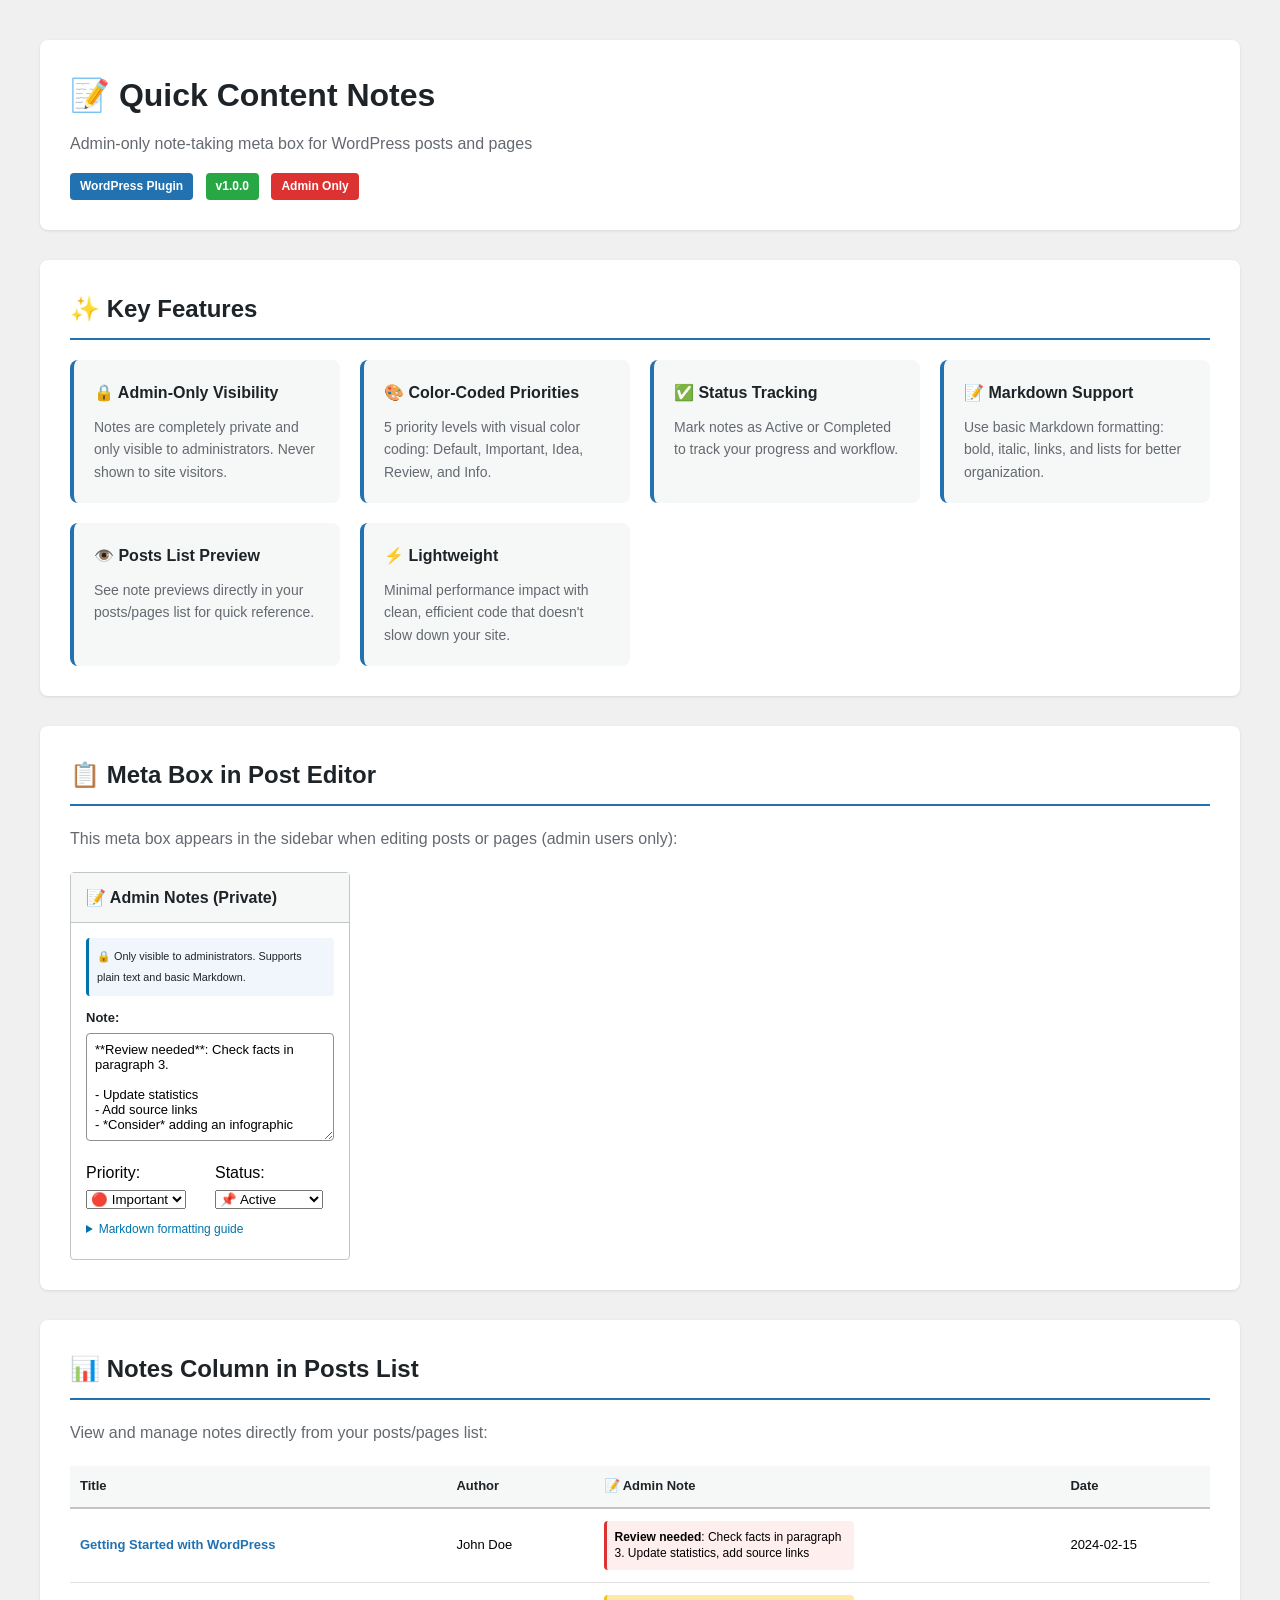
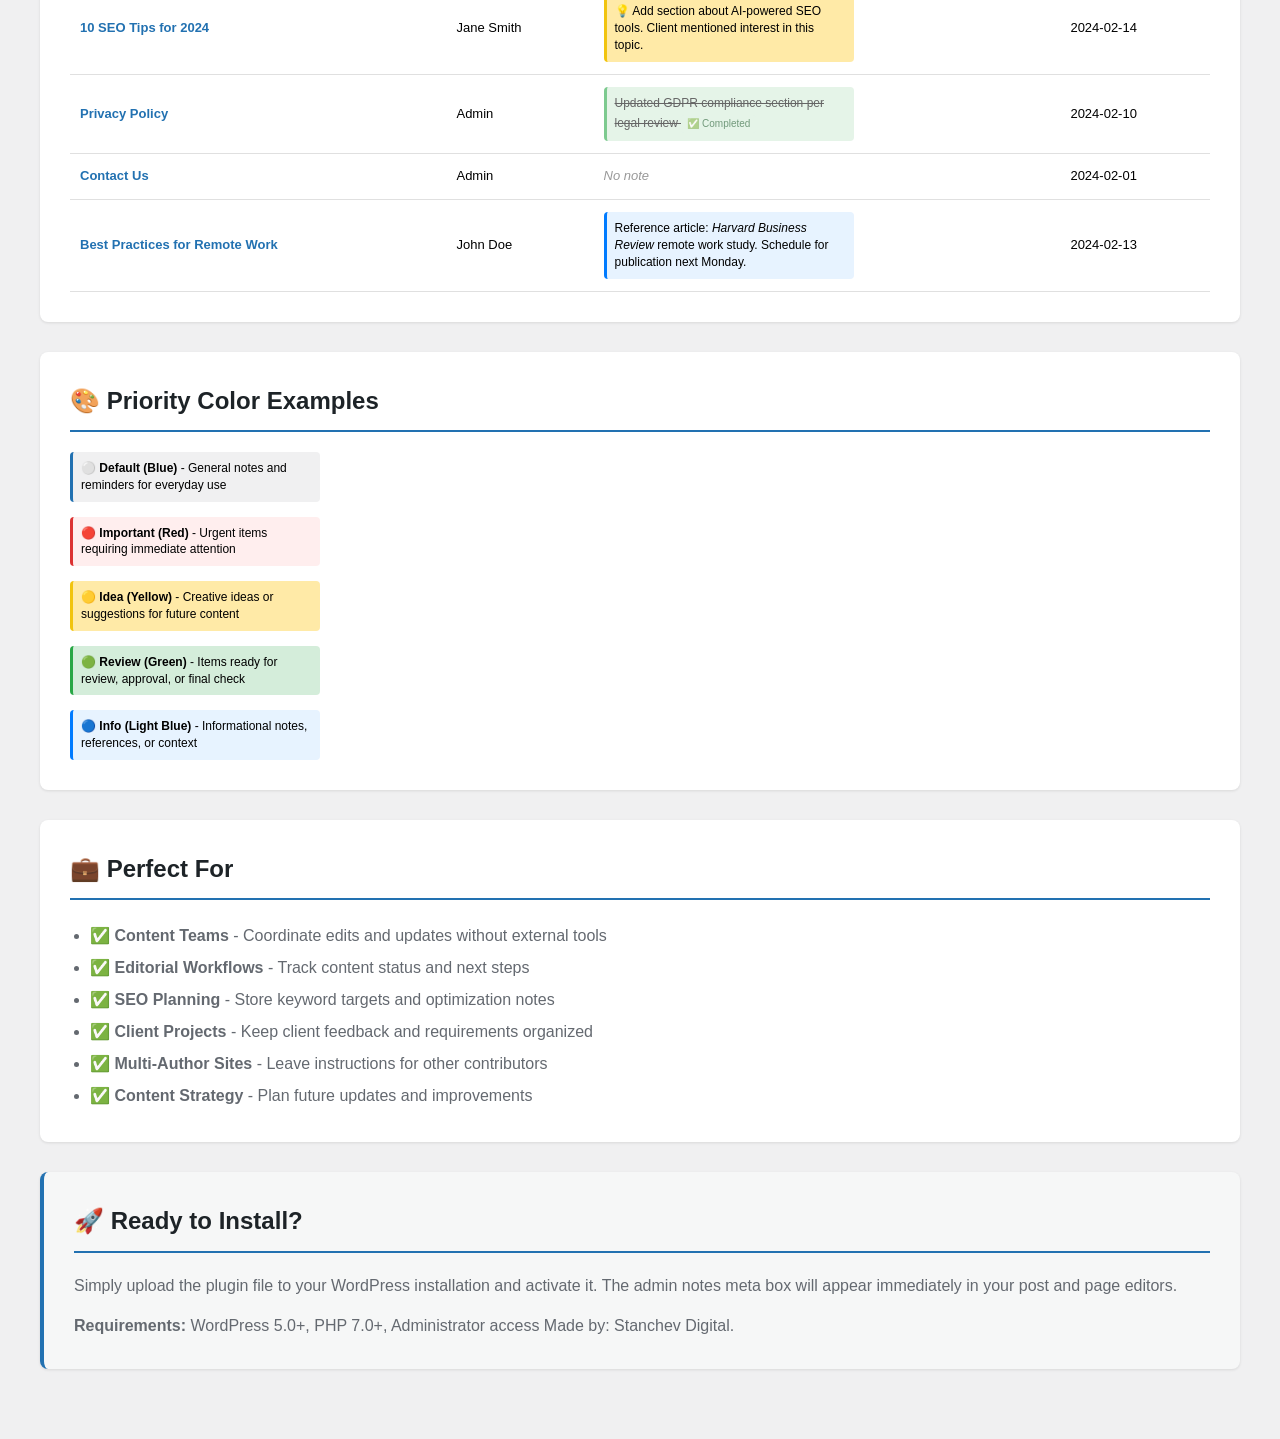
==== plugin-preview.html @ 429efee1 "Add files via upload" ====
<!DOCTYPE html>
<html lang="en">
<head>
    <meta charset="UTF-8">
    <meta name="viewport" content="width=device-width, initial-scale=1.0">
    <title>Quick Content Notes - Plugin Preview</title>
    <style>
        * {
            margin: 0;
            padding: 0;
            box-sizing: border-box;
        }
        
        body {
            font-family: -apple-system, BlinkMacSystemFont, "Segoe UI", Roboto, Oxygen-Sans, Ubuntu, Cantarell, "Helvetica Neue", sans-serif;
            background: #f0f0f1;
            padding: 40px 20px;
            line-height: 1.6;
        }
        
        .container {
            max-width: 1200px;
            margin: 0 auto;
        }
        
        .header {
            background: white;
            padding: 30px;
            border-radius: 8px;
            margin-bottom: 30px;
            box-shadow: 0 1px 3px rgba(0,0,0,0.1);
        }
        
        .header h1 {
            color: #1d2327;
            margin-bottom: 10px;
        }
        
        .header p {
            color: #646970;
            font-size: 16px;
        }
        
        .demo-section {
            background: white;
            padding: 30px;
            border-radius: 8px;
            margin-bottom: 30px;
            box-shadow: 0 1px 3px rgba(0,0,0,0.1);
        }
        
        .demo-section h2 {
            color: #1d2327;
            margin-bottom: 20px;
            padding-bottom: 10px;
            border-bottom: 2px solid #2271b1;
        }
        
        /* Meta Box Preview */
        .meta-box-preview {
            border: 1px solid #c3c4c7;
            border-radius: 4px;
            background: #fff;
            max-width: 280px;
        }
        
        .meta-box-header {
            background: #f6f7f7;
            padding: 12px 15px;
            border-bottom: 1px solid #c3c4c7;
            font-weight: 600;
            color: #1d2327;
        }
        
        .meta-box-content {
            padding: 15px;
        }
        
        .qcn-info {
            background: #f0f6fc;
            padding: 8px;
            border-radius: 4px;
            margin: 0 0 12px 0;
            border-left: 3px solid #0073aa;
            font-size: 13px;
            color: #1d2327;
        }
        
        .qcn-field {
            margin-bottom: 12px;
        }
        
        .qcn-field label {
            display: block;
            font-weight: 600;
            margin-bottom: 4px;
            color: #1d2327;
            font-size: 13px;
        }
        
        .qcn-field textarea {
            width: 100%;
            padding: 8px;
            border: 1px solid #8c8f94;
            border-radius: 4px;
            font-family: inherit;
            font-size: 13px;
            resize: vertical;
        }
        
        .qcn-field select {
            width: 100%;
            padding: 6px 8px;
            border: 1px solid #8c8f94;
            border-radius: 4px;
            font-size: 13px;
        }
        
        .qcn-inline-fields {
            display: flex;
            gap: 10px;
        }
        
        .qcn-color-field,
        .qcn-status-field {
            flex: 1;
        }
        
        .qcn-markdown-help {
            margin-top: 8px;
        }
        
        .qcn-markdown-help details {
            font-size: 12px;
        }
        
        .qcn-markdown-help summary {
            cursor: pointer;
            color: #0073aa;
            margin-bottom: 5px;
        }
        
        .qcn-markdown-help summary:hover {
            color: #005177;
        }
        
        .qcn-markdown-help small {
            display: block;
            line-height: 1.6;
            color: #646970;
        }
        
        /* Posts List Preview */
        .posts-table {
            width: 100%;
            border-collapse: collapse;
            font-size: 13px;
        }
        
        .posts-table th {
            background: #f6f7f7;
            padding: 10px;
            text-align: left;
            font-weight: 600;
            border-bottom: 2px solid #c3c4c7;
            color: #1d2327;
        }
        
        .posts-table td {
            padding: 12px 10px;
            border-bottom: 1px solid #e0e0e0;
        }
        
        .posts-table tbody tr:hover {
            background: #f6f7f7;
        }
        
        .qcn-note-preview {
            padding: 8px;
            border-radius: 4px;
            font-size: 12px;
            line-height: 1.4;
            max-width: 250px;
        }
        
        .qcn-note-preview.qcn-color-default {
            background: #f0f0f1;
            border-left: 3px solid #2271b1;
        }
        
        .qcn-note-preview.qcn-color-red {
            background: #fee;
            border-left: 3px solid #dc3232;
        }
        
        .qcn-note-preview.qcn-color-yellow {
            background: #ffeaa7;
            border-left: 3px solid #f1c40f;
        }
        
        .qcn-note-preview.qcn-color-green {
            background: #d4edda;
            border-left: 3px solid #28a745;
        }
        
        .qcn-note-preview.qcn-color-blue {
            background: #e7f3ff;
            border-left: 3px solid #007bff;
        }
        
        .qcn-note-preview.qcn-status-completed {
            opacity: 0.6;
            text-decoration: line-through;
        }
        
        .qcn-note-status-badge {
            display: inline-block;
            padding: 2px 6px;
            border-radius: 3px;
            font-size: 10px;
            margin-top: 4px;
            background: #ddd;
        }
        
        .qcn-note-status-badge.completed {
            background: #d4edda;
            color: #155724;
        }
        
        .qcn-no-note {
            color: #999;
            font-style: italic;
        }
        
        .post-title {
            font-weight: 600;
            color: #2271b1;
        }
        
        .feature-grid {
            display: grid;
            grid-template-columns: repeat(auto-fit, minmax(250px, 1fr));
            gap: 20px;
            margin-top: 20px;
        }
        
        .feature-card {
            background: #f6f7f7;
            padding: 20px;
            border-radius: 8px;
            border-left: 4px solid #2271b1;
        }
        
        .feature-card h3 {
            color: #1d2327;
            margin-bottom: 10px;
            font-size: 16px;
        }
        
        .feature-card p {
            color: #646970;
            font-size: 14px;
        }
        
        .badge {
            display: inline-block;
            padding: 4px 10px;
            background: #2271b1;
            color: white;
            border-radius: 4px;
            font-size: 12px;
            font-weight: 600;
            margin-right: 8px;
        }
    </style>
</head>
<body>
    <div class="container">
        <div class="header">
            <h1>📝 Quick Content Notes</h1>
            <p>Admin-only note-taking meta box for WordPress posts and pages</p>
            <div style="margin-top: 15px;">
                <span class="badge">WordPress Plugin</span>
                <span class="badge" style="background: #28a745;">v1.0.0</span>
                <span class="badge" style="background: #dc3232;">Admin Only</span>
            </div>
        </div>
        
        <div class="demo-section">
            <h2>✨ Key Features</h2>
            <div class="feature-grid">
                <div class="feature-card">
                    <h3>🔒 Admin-Only Visibility</h3>
                    <p>Notes are completely private and only visible to administrators. Never shown to site visitors.</p>
                </div>
                <div class="feature-card">
                    <h3>🎨 Color-Coded Priorities</h3>
                    <p>5 priority levels with visual color coding: Default, Important, Idea, Review, and Info.</p>
                </div>
                <div class="feature-card">
                    <h3>✅ Status Tracking</h3>
                    <p>Mark notes as Active or Completed to track your progress and workflow.</p>
                </div>
                <div class="feature-card">
                    <h3>📝 Markdown Support</h3>
                    <p>Use basic Markdown formatting: bold, italic, links, and lists for better organization.</p>
                </div>
                <div class="feature-card">
                    <h3>👁️ Posts List Preview</h3>
                    <p>See note previews directly in your posts/pages list for quick reference.</p>
                </div>
                <div class="feature-card">
                    <h3>⚡ Lightweight</h3>
                    <p>Minimal performance impact with clean, efficient code that doesn't slow down your site.</p>
                </div>
            </div>
        </div>
        
        <div class="demo-section">
            <h2>📋 Meta Box in Post Editor</h2>
            <p style="color: #646970; margin-bottom: 20px;">This meta box appears in the sidebar when editing posts or pages (admin users only):</p>
            
            <div class="meta-box-preview">
                <div class="meta-box-header">
                    📝 Admin Notes (Private)
                </div>
                <div class="meta-box-content">
                    <p class="qcn-info">
                        <small>🔒 Only visible to administrators. Supports plain text and basic Markdown.</small>
                    </p>
                    
                    <div class="qcn-field">
                        <label for="note">Note:</label>
                        <textarea id="note" rows="6" placeholder="Add your admin note here...">**Review needed**: Check facts in paragraph 3.

- Update statistics
- Add source links
- *Consider* adding an infographic</textarea>
                    </div>
                    
                    <div class="qcn-inline-fields">
                        <div class="qcn-color-field">
                            <label for="priority">Priority:</label>
                            <select id="priority">
                                <option>⚪ Default</option>
                                <option selected>🔴 Important</option>
                                <option>🟡 Idea</option>
                                <option>🟢 Review</option>
                                <option>🔵 Info</option>
                            </select>
                        </div>
                        
                        <div class="qcn-status-field">
                            <label for="status">Status:</label>
                            <select id="status">
                                <option selected>📌 Active</option>
                                <option>✅ Completed</option>
                            </select>
                        </div>
                    </div>
                    
                    <div class="qcn-markdown-help">
                        <details>
                            <summary>Markdown formatting guide</summary>
                            <small>
                                <strong>**bold**</strong> → <strong>bold</strong><br>
                                <em>*italic*</em> → <em>italic</em><br>
                                - List item<br>
                                [link](url) → hyperlink
                            </small>
                        </details>
                    </div>
                </div>
            </div>
        </div>
        
        <div class="demo-section">
            <h2>📊 Notes Column in Posts List</h2>
            <p style="color: #646970; margin-bottom: 20px;">View and manage notes directly from your posts/pages list:</p>
            
            <table class="posts-table">
                <thead>
                    <tr>
                        <th>Title</th>
                        <th>Author</th>
                        <th>📝 Admin Note</th>
                        <th>Date</th>
                    </tr>
                </thead>
                <tbody>
                    <tr>
                        <td><span class="post-title">Getting Started with WordPress</span></td>
                        <td>John Doe</td>
                        <td>
                            <div class="qcn-note-preview qcn-color-red">
                                <strong>Review needed</strong>: Check facts in paragraph 3. Update statistics, add source links
                            </div>
                        </td>
                        <td>2024-02-15</td>
                    </tr>
                    <tr>
                        <td><span class="post-title">10 SEO Tips for 2024</span></td>
                        <td>Jane Smith</td>
                        <td>
                            <div class="qcn-note-preview qcn-color-yellow">
                                💡 Add section about AI-powered SEO tools. Client mentioned interest in this topic.
                            </div>
                        </td>
                        <td>2024-02-14</td>
                    </tr>
                    <tr>
                        <td><span class="post-title">Privacy Policy</span></td>
                        <td>Admin</td>
                        <td>
                            <div class="qcn-note-preview qcn-color-green qcn-status-completed">
                                Updated GDPR compliance section per legal review
                                <div class="qcn-note-status-badge completed">✅ Completed</div>
                            </div>
                        </td>
                        <td>2024-02-10</td>
                    </tr>
                    <tr>
                        <td><span class="post-title">Contact Us</span></td>
                        <td>Admin</td>
                        <td>
                            <span class="qcn-no-note">No note</span>
                        </td>
                        <td>2024-02-01</td>
                    </tr>
                    <tr>
                        <td><span class="post-title">Best Practices for Remote Work</span></td>
                        <td>John Doe</td>
                        <td>
                            <div class="qcn-note-preview qcn-color-blue">
                                Reference article: <em>Harvard Business Review</em> remote work study. Schedule for publication next Monday.
                            </div>
                        </td>
                        <td>2024-02-13</td>
                    </tr>
                </tbody>
            </table>
        </div>
        
        <div class="demo-section">
            <h2>🎨 Priority Color Examples</h2>
            <div style="display: grid; gap: 15px; margin-top: 20px;">
                <div class="qcn-note-preview qcn-color-default">
                    <strong>⚪ Default (Blue)</strong> - General notes and reminders for everyday use
                </div>
                <div class="qcn-note-preview qcn-color-red">
                    <strong>🔴 Important (Red)</strong> - Urgent items requiring immediate attention
                </div>
                <div class="qcn-note-preview qcn-color-yellow">
                    <strong>🟡 Idea (Yellow)</strong> - Creative ideas or suggestions for future content
                </div>
                <div class="qcn-note-preview qcn-color-green">
                    <strong>🟢 Review (Green)</strong> - Items ready for review, approval, or final check
                </div>
                <div class="qcn-note-preview qcn-color-blue">
                    <strong>🔵 Info (Light Blue)</strong> - Informational notes, references, or context
                </div>
            </div>
        </div>
        
        <div class="demo-section">
            <h2>💼 Perfect For</h2>
            <ul style="color: #646970; line-height: 2; margin-left: 20px;">
                <li>✅ <strong>Content Teams</strong> - Coordinate edits and updates without external tools</li>
                <li>✅ <strong>Editorial Workflows</strong> - Track content status and next steps</li>
                <li>✅ <strong>SEO Planning</strong> - Store keyword targets and optimization notes</li>
                <li>✅ <strong>Client Projects</strong> - Keep client feedback and requirements organized</li>
                <li>✅ <strong>Multi-Author Sites</strong> - Leave instructions for other contributors</li>
                <li>✅ <strong>Content Strategy</strong> - Plan future updates and improvements</li>
            </ul>
        </div>
        
        <div class="demo-section" style="background: #f6f7f7; border-left: 4px solid #2271b1;">
            <h2>🚀 Ready to Install?</h2>
            <p style="color: #646970; font-size: 16px; margin-bottom: 15px;">
                Simply upload the plugin file to your WordPress installation and activate it. 
                The admin notes meta box will appear immediately in your post and page editors.
            </p>
            <p style="color: #646970;">
                <strong>Requirements:</strong> WordPress 5.0+, PHP 7.0+, Administrator access
				Made by: Stanchev Digital.
            </p>
        </div>
    </div>
</body>
</html>
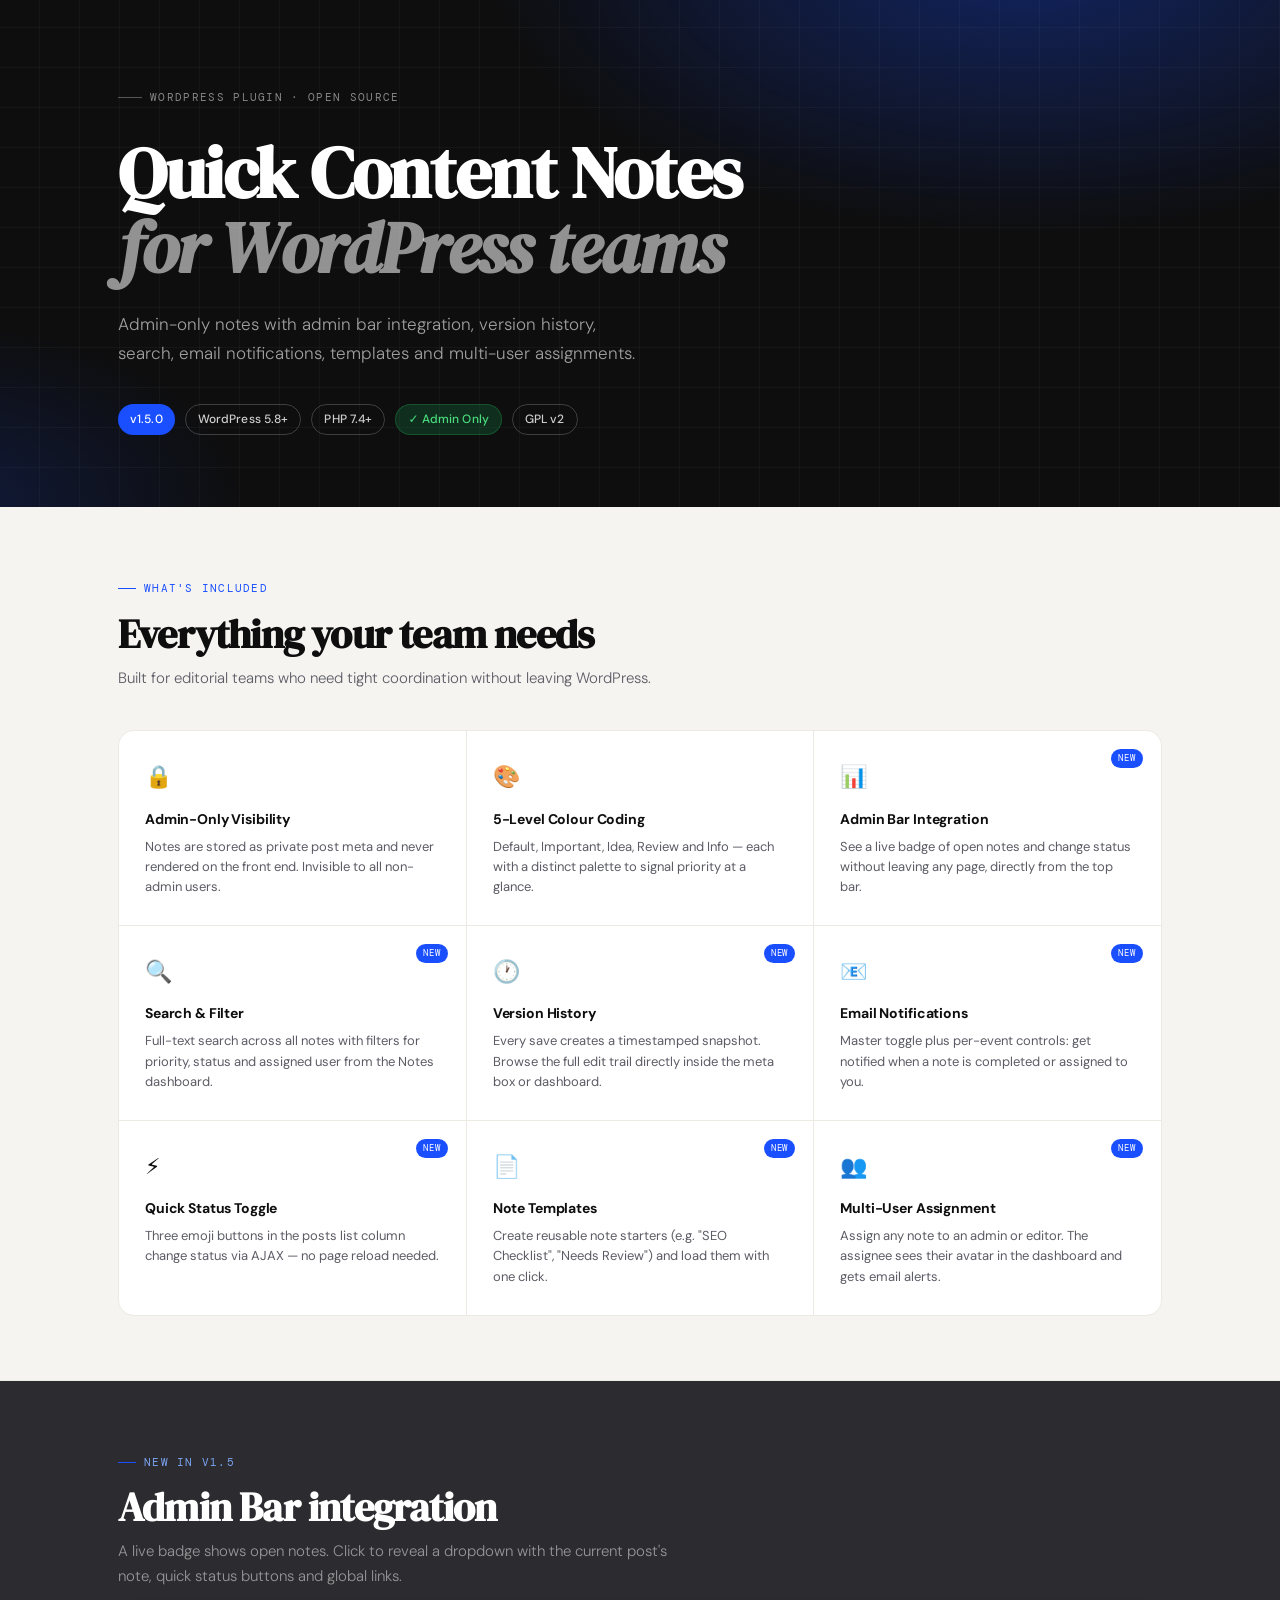
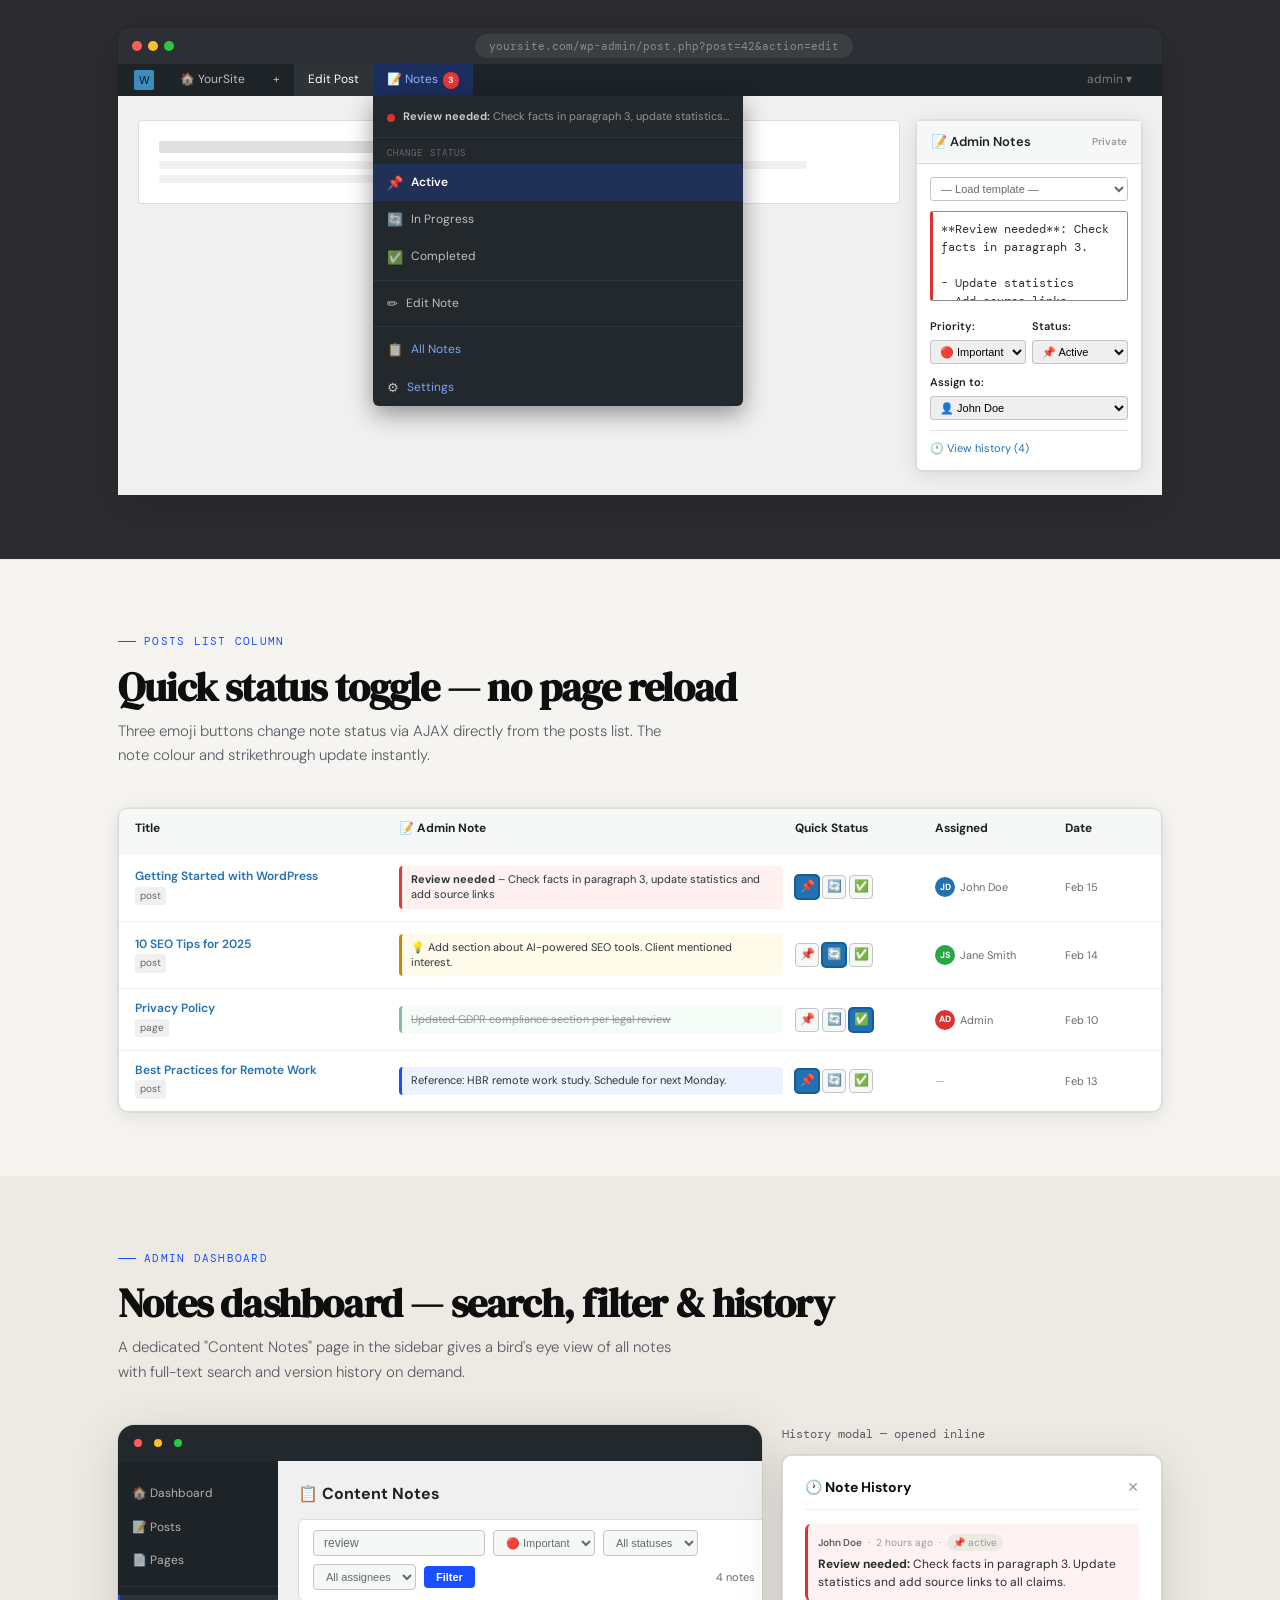
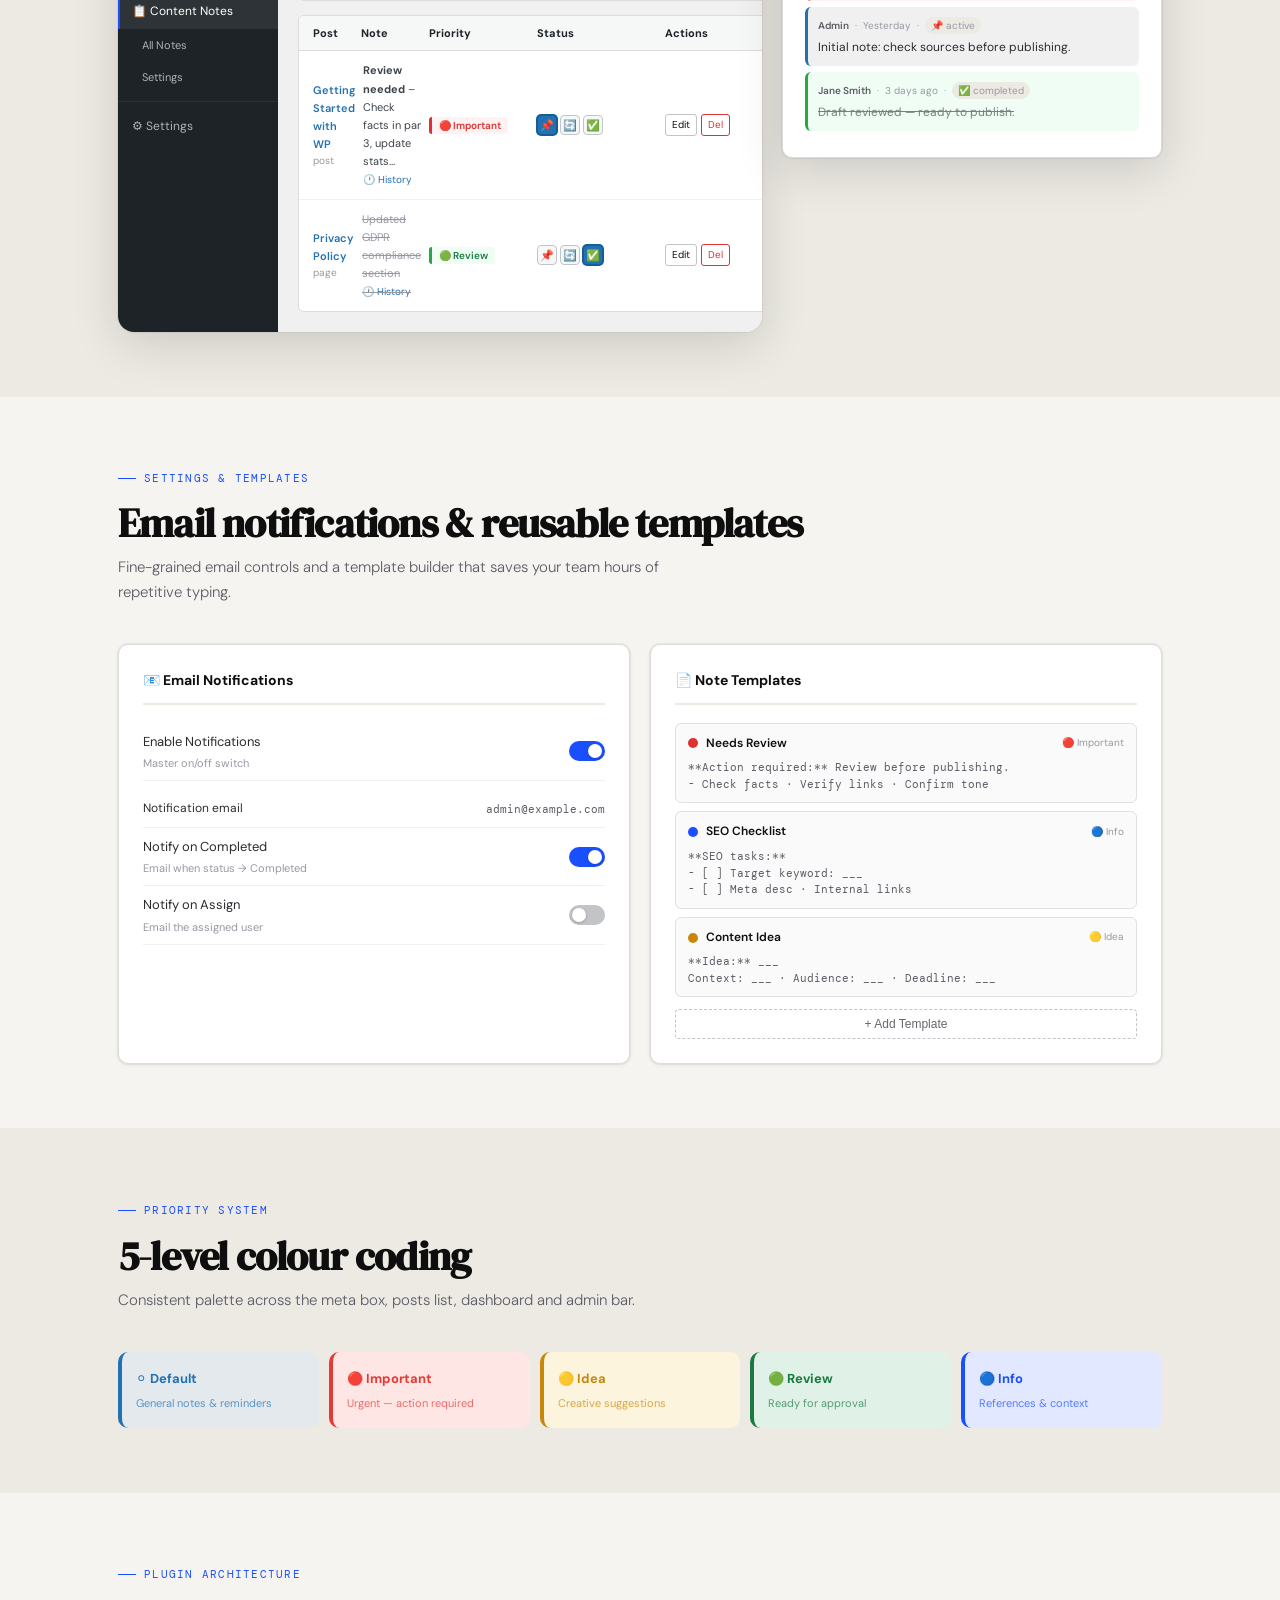
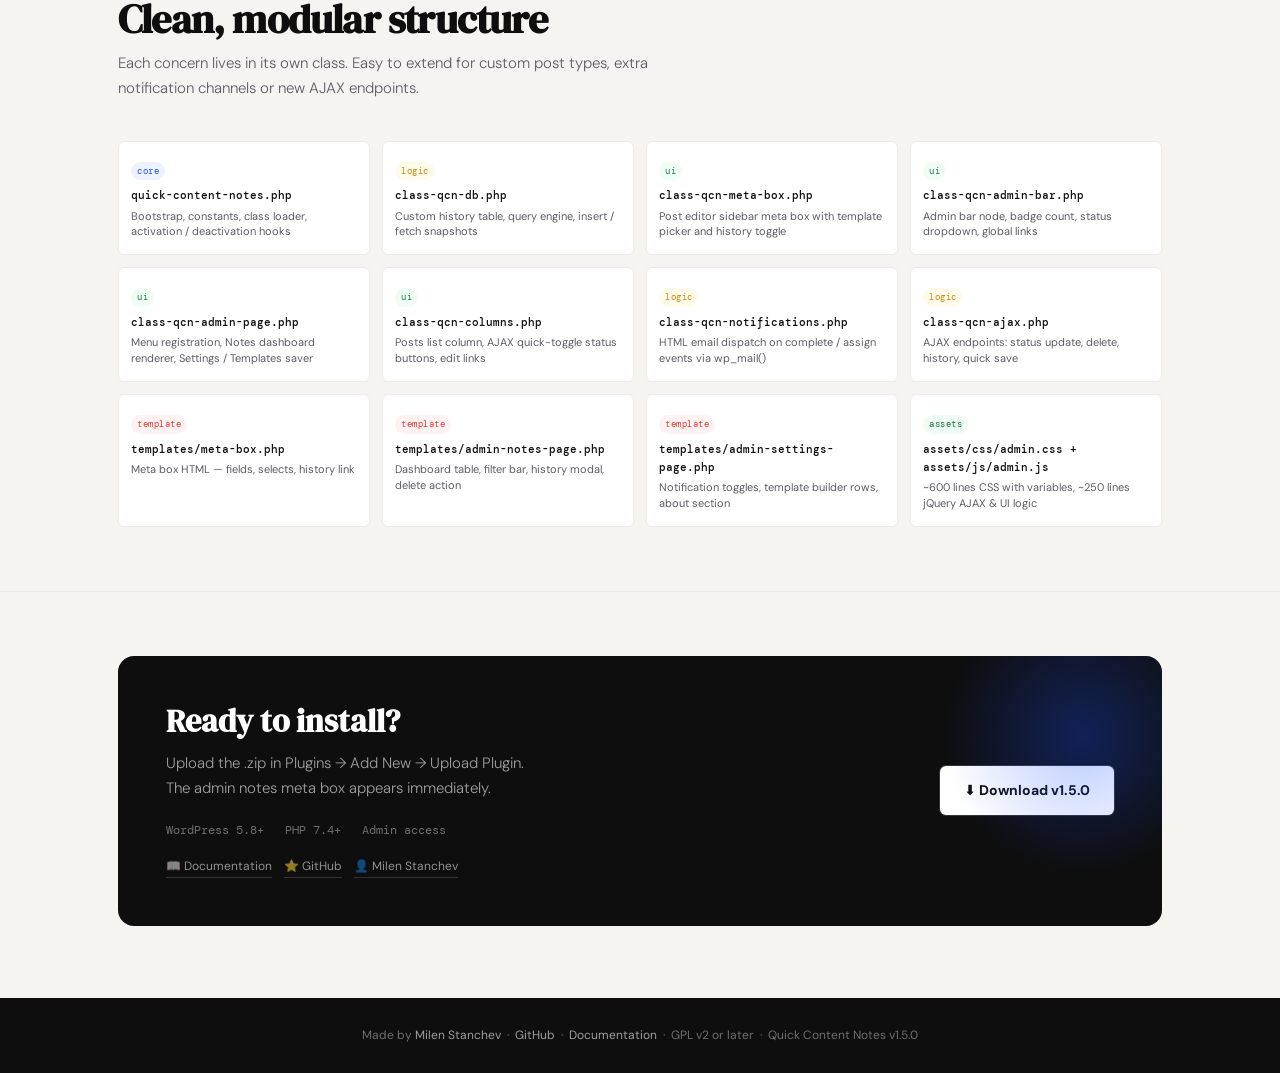
==== commit 2532d69b: "Update plugin-preview.html" ====
--- a/plugin-preview.html
+++ b/plugin-preview.html
@@ -3,488 +3,1688 @@
 <head>
     <meta charset="UTF-8">
     <meta name="viewport" content="width=device-width, initial-scale=1.0">
-    <title>Quick Content Notes - Plugin Preview</title>
+    <title>Quick Content Notes v1.5 – Plugin Preview</title>
+    <link rel="preconnect" href="https://fonts.googleapis.com">
+    <link rel="preconnect" href="https://fonts.gstatic.com" crossorigin>
+    <link href="https://fonts.googleapis.com/css2?family=DM+Serif+Display:ital@0;1&family=DM+Mono:wght@400;500&family=DM+Sans:ital,opsz,wght@0,9..40,300;0,9..40,500;0,9..40,700;1,9..40,300&display=swap" rel="stylesheet">
+
     <style>
-        * {
-            margin: 0;
-            padding: 0;
-            box-sizing: border-box;
-        }
-        
+        /* ── Reset & Tokens ─────────────────────────────────────────────── */
+        *, *::before, *::after { box-sizing: border-box; margin: 0; padding: 0; }
+
+        :root {
+            --ink:     #0e0e0f;
+            --ink-2:   #2c2c30;
+            --ink-3:   #5c5c66;
+            --ink-4:   #9898a4;
+            --paper:   #f5f4f0;
+            --paper-2: #eceae3;
+            --white:   #ffffff;
+
+            --accent:  #1a4fff;
+            --accent-2:#e8edff;
+
+            --red:     #e53935;
+            --red-bg:  #fff1f0;
+            --yellow:  #c9870a;
+            --yellow-bg:#fffbeb;
+            --green:   #1a7a3f;
+            --green-bg:#edfaf2;
+            --blue:    #1a4fff;
+            --blue-bg: #eef2ff;
+
+            --r-sm: 6px;
+            --r-md: 10px;
+            --r-lg: 16px;
+
+            --shadow-sm: 0 1px 4px rgba(0,0,0,.07), 0 0 0 1px rgba(0,0,0,.04);
+            --shadow-md: 0 4px 20px rgba(0,0,0,.1), 0 0 0 1px rgba(0,0,0,.04);
+            --shadow-lg: 0 12px 48px rgba(0,0,0,.14), 0 0 0 1px rgba(0,0,0,.06);
+
+            --font-display: 'DM Serif Display', Georgia, serif;
+            --font-body:    'DM Sans', system-ui, sans-serif;
+            --font-mono:    'DM Mono', 'Courier New', monospace;
+        }
+
+        html { scroll-behavior: smooth; }
+
         body {
-            font-family: -apple-system, BlinkMacSystemFont, "Segoe UI", Roboto, Oxygen-Sans, Ubuntu, Cantarell, "Helvetica Neue", sans-serif;
+            font-family: var(--font-body);
+            background: var(--paper);
+            color: var(--ink);
+            line-height: 1.65;
+            -webkit-font-smoothing: antialiased;
+        }
+
+        /* ── Utility ────────────────────────────────────────────────────── */
+        .container { max-width: 1100px; margin: 0 auto; padding: 0 28px; }
+        .mono { font-family: var(--font-mono); }
+
+        /* ── Hero ───────────────────────────────────────────────────────── */
+        .hero {
+            background: var(--ink);
+            color: var(--white);
+            padding: 80px 28px 72px;
+            position: relative;
+            overflow: hidden;
+        }
+
+        .hero::before {
+            content: "";
+            position: absolute;
+            inset: 0;
+            background:
+                radial-gradient(ellipse 60% 80% at 80% -10%, rgba(26,79,255,.35) 0%, transparent 70%),
+                radial-gradient(ellipse 40% 60% at -5% 100%, rgba(26,79,255,.18) 0%, transparent 60%);
+            pointer-events: none;
+        }
+
+        .hero::after {
+            content: "";
+            position: absolute;
+            inset: 0;
+            background-image:
+                repeating-linear-gradient(0deg, transparent, transparent 39px, rgba(255,255,255,.03) 39px, rgba(255,255,255,.03) 40px),
+                repeating-linear-gradient(90deg, transparent, transparent 39px, rgba(255,255,255,.03) 39px, rgba(255,255,255,.03) 40px);
+            pointer-events: none;
+        }
+
+        .hero-inner {
+            position: relative;
+            z-index: 1;
+            max-width: 1100px;
+            margin: 0 auto;
+        }
+
+        .hero-eyebrow {
+            display: inline-flex;
+            align-items: center;
+            gap: 8px;
+            font-family: var(--font-mono);
+            font-size: 11px;
+            letter-spacing: .12em;
+            text-transform: uppercase;
+            color: rgba(255,255,255,.5);
+            margin-bottom: 28px;
+        }
+
+        .hero-eyebrow span {
+            display: inline-block;
+            width: 24px;
+            height: 1px;
+            background: rgba(255,255,255,.3);
+        }
+
+        .hero h1 {
+            font-family: var(--font-display);
+            font-size: clamp(38px, 6vw, 72px);
+            line-height: 1.05;
+            letter-spacing: -.02em;
+            margin-bottom: 24px;
+            max-width: 760px;
+        }
+
+        .hero h1 em {
+            font-style: italic;
+            color: rgba(255,255,255,.55);
+        }
+
+        .hero-sub {
+            font-size: 17px;
+            color: rgba(255,255,255,.6);
+            max-width: 520px;
+            margin-bottom: 36px;
+            font-weight: 300;
+            line-height: 1.7;
+        }
+
+        .hero-badges {
+            display: flex;
+            gap: 10px;
+            flex-wrap: wrap;
+        }
+
+        .badge {
+            display: inline-flex;
+            align-items: center;
+            gap: 5px;
+            padding: 5px 12px;
+            border-radius: 100px;
+            font-size: 12px;
+            font-weight: 500;
+            letter-spacing: .01em;
+        }
+
+        .badge-outline {
+            border: 1px solid rgba(255,255,255,.2);
+            color: rgba(255,255,255,.8);
+        }
+
+        .badge-filled {
+            background: var(--accent);
+            color: #fff;
+        }
+
+        .badge-green {
+            background: rgba(26,122,63,.3);
+            border: 1px solid rgba(26,122,63,.5);
+            color: #4ade80;
+        }
+
+        /* ── Section Wrapper ────────────────────────────────────────────── */
+        .section {
+            padding: 64px 28px;
+            border-bottom: 1px solid var(--paper-2);
+        }
+
+        .section-label {
+            display: inline-flex;
+            align-items: center;
+            gap: 8px;
+            font-family: var(--font-mono);
+            font-size: 10.5px;
+            letter-spacing: .12em;
+            text-transform: uppercase;
+            color: var(--accent);
+            margin-bottom: 14px;
+        }
+
+        .section-label::before {
+            content: "";
+            display: inline-block;
+            width: 18px;
+            height: 1px;
+            background: var(--accent);
+        }
+
+        .section-title {
+            font-family: var(--font-display);
+            font-size: clamp(26px, 3.5vw, 40px);
+            line-height: 1.1;
+            letter-spacing: -.02em;
+            color: var(--ink);
+            margin-bottom: 10px;
+        }
+
+        .section-desc {
+            font-size: 15px;
+            color: var(--ink-3);
+            max-width: 560px;
+            margin-bottom: 40px;
+            font-weight: 300;
+        }
+
+        /* ── Feature Grid ───────────────────────────────────────────────── */
+        .features-grid {
+            display: grid;
+            grid-template-columns: repeat(3, 1fr);
+            gap: 1px;
+            background: var(--paper-2);
+            border: 1px solid var(--paper-2);
+            border-radius: var(--r-lg);
+            overflow: hidden;
+        }
+
+        .feature-item {
+            background: var(--white);
+            padding: 28px 26px;
+            transition: background .2s;
+            position: relative;
+        }
+
+        .feature-item:hover { background: #fafaf8; }
+
+        .feature-item.new-badge::after {
+            content: "NEW";
+            position: absolute;
+            top: 18px;
+            right: 18px;
+            background: var(--accent);
+            color: #fff;
+            font-family: var(--font-mono);
+            font-size: 9px;
+            letter-spacing: .1em;
+            padding: 2px 7px;
+            border-radius: 100px;
+        }
+
+        .feature-icon {
+            font-size: 22px;
+            margin-bottom: 12px;
+            display: block;
+        }
+
+        .feature-item h3 {
+            font-size: 14px;
+            font-weight: 700;
+            color: var(--ink);
+            margin-bottom: 6px;
+            letter-spacing: -.01em;
+        }
+
+        .feature-item p {
+            font-size: 13px;
+            color: var(--ink-3);
+            line-height: 1.55;
+        }
+
+        /* ── Colour Palette Row ─────────────────────────────────────────── */
+        .palette-row {
+            display: grid;
+            grid-template-columns: repeat(5, 1fr);
+            gap: 10px;
+        }
+
+        .palette-swatch {
+            border-radius: var(--r-md);
+            padding: 16px 14px;
+            font-size: 13px;
+            font-weight: 500;
+            border-left: 4px solid transparent;
+            position: relative;
+            overflow: hidden;
+        }
+
+        .palette-swatch::before {
+            content: "";
+            position: absolute;
+            inset: 0;
+            opacity: .06;
+            background: currentColor;
+        }
+
+        .swatch-default { background: #f0f0f1; border-color: #2271b1; color: #2271b1; }
+        .swatch-red     { background: var(--red-bg); border-color: var(--red); color: var(--red); }
+        .swatch-yellow  { background: var(--yellow-bg); border-color: var(--yellow); color: var(--yellow); }
+        .swatch-green   { background: var(--green-bg); border-color: var(--green); color: var(--green); }
+        .swatch-blue    { background: var(--blue-bg); border-color: var(--blue); color: var(--blue); }
+
+        .swatch-label { font-size: 11px; opacity: .7; margin-top: 4px; display: block; font-weight: 400; }
+
+        /* ── Admin Bar Mockup ───────────────────────────────────────────── */
+        .adminbar-mockup {
+            background: #1d2327;
+            border-radius: var(--r-md);
+            overflow: visible;
+            position: relative;
+            box-shadow: var(--shadow-lg);
+        }
+
+        .ab-bar {
+            background: #1d2327;
+            height: 32px;
+            display: flex;
+            align-items: center;
+            padding: 0 16px;
+            gap: 0;
+            border-radius: var(--r-md) var(--r-md) 0 0;
+        }
+
+        .ab-logo {
+            width: 20px;
+            height: 20px;
+            background: #3c8dbc;
+            border-radius: 2px;
+            margin-right: 12px;
+            flex-shrink: 0;
+            display: grid;
+            place-items: center;
+            font-size: 11px;
+        }
+
+        .ab-items {
+            display: flex;
+            align-items: center;
+            gap: 0;
+            flex: 1;
+        }
+
+        .ab-item {
+            height: 32px;
+            display: flex;
+            align-items: center;
+            padding: 0 14px;
+            font-size: 12px;
+            color: rgba(255,255,255,.7);
+            cursor: default;
+            white-space: nowrap;
+        }
+
+        .ab-item.active {
+            background: rgba(255,255,255,.07);
+            color: #fff;
+        }
+
+        .ab-item.qcn-item {
+            background: rgba(26,79,255,.25);
+            color: #93b4ff;
+            position: relative;
+        }
+
+        .ab-badge {
+            background: var(--red);
+            color: #fff;
+            font-size: 9px;
+            font-weight: 700;
+            padding: 1px 5px;
+            border-radius: 10px;
+            margin-left: 5px;
+        }
+
+        /* Dropdown */
+        .ab-dropdown {
+            position: absolute;
+            top: 32px;
+            left: 0;
+            background: #23282d;
+            min-width: 240px;
+            border-radius: 0 0 var(--r-sm) var(--r-sm);
+            box-shadow: 0 8px 24px rgba(0,0,0,.4);
+            z-index: 10;
+            overflow: hidden;
+        }
+
+        .ab-drop-preview {
+            padding: 12px 14px;
+            border-bottom: 1px solid rgba(255,255,255,.06);
+        }
+
+        .ab-drop-preview p {
+            font-size: 11px;
+            color: rgba(255,255,255,.5);
+            line-height: 1.5;
+        }
+
+        .ab-dot {
+            display: inline-block;
+            width: 8px;
+            height: 8px;
+            border-radius: 50%;
+            margin-right: 5px;
+            vertical-align: middle;
+        }
+
+        .ab-drop-section-label {
+            padding: 8px 14px 3px;
+            font-size: 9px;
+            text-transform: uppercase;
+            letter-spacing: .12em;
+            color: rgba(255,255,255,.3);
+            font-family: var(--font-mono);
+        }
+
+        .ab-drop-item {
+            padding: 8px 14px;
+            font-size: 12px;
+            color: rgba(255,255,255,.7);
+            display: flex;
+            align-items: center;
+            gap: 8px;
+            cursor: pointer;
+            transition: background .15s;
+        }
+
+        .ab-drop-item:hover { background: rgba(255,255,255,.06); color: #fff; }
+        .ab-drop-item.current { color: #fff; font-weight: 600; background: rgba(26,79,255,.2); }
+        .ab-drop-item .di { font-size: 13px; }
+
+        .ab-drop-sep { height: 1px; background: rgba(255,255,255,.06); margin: 4px 0; }
+
+        .ab-drop-link { color: #7ca4f4; text-decoration: none; }
+        .ab-drop-link:hover { color: #93b4ff; }
+
+        /* Browser chrome */
+        .browser-chrome {
+            background: #2c3035;
+            height: 36px;
+            display: flex;
+            align-items: center;
+            padding: 0 14px;
+            gap: 6px;
+            border-radius: var(--r-md) var(--r-md) 0 0;
+        }
+
+        .bc-dot { width: 10px; height: 10px; border-radius: 50%; }
+        .bc-red    { background: #ff5f57; }
+        .bc-yellow { background: #ffbd2e; }
+        .bc-green  { background: #28c840; }
+
+        .bc-url {
+            margin: 0 auto;
+            background: rgba(255,255,255,.07);
+            color: rgba(255,255,255,.4);
+            font-size: 11px;
+            padding: 3px 14px;
+            border-radius: 20px;
+            font-family: var(--font-mono);
+        }
+
+        /* ── Meta Box Mockup ────────────────────────────────────────────── */
+        .metabox-card {
+            background: var(--white);
+            border: 1px solid #dcdcdc;
+            border-radius: var(--r-sm);
+            max-width: 290px;
+            box-shadow: var(--shadow-md);
+        }
+
+        .mb-header {
+            background: #f6f7f7;
+            padding: 10px 14px;
+            border-bottom: 1px solid #dcdcdc;
+            font-size: 13px;
+            font-weight: 600;
+            color: #1d2327;
+            display: flex;
+            align-items: center;
+            justify-content: space-between;
+        }
+
+        .mb-body { padding: 13px; }
+
+        .mb-tpl {
+            display: flex;
+            gap: 6px;
+            margin-bottom: 10px;
+        }
+
+        .mb-tpl select {
+            flex: 1;
+            font-size: 11px;
+            padding: 4px 6px;
+            border: 1px solid #c3c4c7;
+            border-radius: 3px;
+            color: #646970;
+            background: #fff;
+        }
+
+        .mb-textarea {
+            width: 100%;
+            height: 90px;
+            font-size: 12px;
+            padding: 8px;
+            border: 1px solid #8c8f94;
+            border-radius: 3px;
+            resize: none;
+            font-family: var(--font-mono);
+            color: #2c3338;
+            background: #fff;
+            border-left: 3px solid #dc3232;
+            line-height: 1.5;
+        }
+
+        .mb-row {
+            display: grid;
+            grid-template-columns: 1fr 1fr;
+            gap: 6px;
+            margin-top: 8px;
+        }
+
+        .mb-field label {
+            display: block;
+            font-size: 11px;
+            font-weight: 600;
+            color: #1d2327;
+            margin-bottom: 3px;
+        }
+
+        .mb-field select {
+            width: 100%;
+            font-size: 11px;
+            padding: 4px 5px;
+            border: 1px solid #c3c4c7;
+            border-radius: 3px;
+        }
+
+        .mb-assign { margin-top: 8px; }
+        .mb-assign label { font-size: 11px; font-weight: 600; color: #1d2327; display: block; margin-bottom: 3px; }
+        .mb-assign select { width: 100%; font-size: 11px; padding: 4px 5px; border: 1px solid #c3c4c7; border-radius: 3px; }
+
+        .mb-history-link {
+            margin-top: 10px;
+            padding-top: 8px;
+            border-top: 1px solid #e0e0e0;
+            font-size: 11px;
+            color: #2271b1;
+            cursor: pointer;
+            display: flex;
+            align-items: center;
+            gap: 5px;
+        }
+
+        /* ── Posts List Mockup ──────────────────────────────────────────── */
+        .table-mockup {
+            background: var(--white);
+            border: 1px solid #dcdcdc;
+            border-radius: var(--r-md);
+            overflow: hidden;
+            box-shadow: var(--shadow-md);
+        }
+
+        .tm-header {
+            background: #f6f7f7;
+            padding: 10px 0;
+        }
+
+        .tm-header-row, .tm-row {
+            display: grid;
+            grid-template-columns: 2fr 3fr 140px 130px 80px;
+            padding: 0 16px;
+            align-items: center;
+        }
+
+        .tm-header-row {
+            font-size: 12px;
+            font-weight: 700;
+            color: #1d2327;
+            padding-bottom: 4px;
+        }
+
+        .tm-row {
+            padding-top: 12px;
+            padding-bottom: 12px;
+            border-top: 1px solid #f0f0f0;
+            font-size: 12px;
+            color: #2c3338;
+            transition: background .15s;
+        }
+
+        .tm-row:hover { background: #fafafa; }
+
+        .tm-title { font-weight: 600; color: #2271b1; line-height: 1.3; }
+        .tm-type {
+            display: inline-block;
+            font-size: 10px;
             background: #f0f0f1;
-            padding: 40px 20px;
-            line-height: 1.6;
-        }
-        
-        .container {
-            max-width: 1200px;
-            margin: 0 auto;
-        }
-        
-        .header {
-            background: white;
-            padding: 30px;
-            border-radius: 8px;
-            margin-bottom: 30px;
-            box-shadow: 0 1px 3px rgba(0,0,0,0.1);
-        }
-        
-        .header h1 {
-            color: #1d2327;
-            margin-bottom: 10px;
-        }
-        
-        .header p {
+            border-radius: 3px;
+            padding: 1px 5px;
             color: #646970;
-            font-size: 16px;
-        }
-        
-        .demo-section {
-            background: white;
-            padding: 30px;
-            border-radius: 8px;
-            margin-bottom: 30px;
-            box-shadow: 0 1px 3px rgba(0,0,0,0.1);
-        }
-        
-        .demo-section h2 {
-            color: #1d2327;
-            margin-bottom: 20px;
-            padding-bottom: 10px;
-            border-bottom: 2px solid #2271b1;
-        }
-        
-        /* Meta Box Preview */
-        .meta-box-preview {
+            margin-top: 2px;
+        }
+
+        .note-cell { padding-right: 12px; }
+
+        .note-pill {
+            padding: 6px 9px;
+            border-radius: 4px;
+            font-size: 11px;
+            line-height: 1.4;
+            border-left: 3px solid transparent;
+        }
+
+        .np-red    { background: var(--red-bg);    border-color: var(--red); }
+        .np-yellow { background: var(--yellow-bg); border-color: var(--yellow); }
+        .np-green  { background: var(--green-bg);  border-color: var(--green); }
+        .np-blue   { background: var(--blue-bg);   border-color: var(--blue); }
+        .np-done   { opacity: .5; text-decoration: line-through; }
+
+        /* Quick status buttons */
+        .status-btns { display: flex; gap: 3px; align-items: center; }
+
+        .s-btn {
+            width: 24px;
+            height: 24px;
             border: 1px solid #c3c4c7;
             border-radius: 4px;
-            background: #fff;
-            max-width: 280px;
-        }
-        
-        .meta-box-header {
             background: #f6f7f7;
-            padding: 12px 15px;
-            border-bottom: 1px solid #c3c4c7;
-            font-weight: 600;
-            color: #1d2327;
-        }
-        
-        .meta-box-content {
-            padding: 15px;
-        }
-        
-        .qcn-info {
-            background: #f0f6fc;
-            padding: 8px;
-            border-radius: 4px;
-            margin: 0 0 12px 0;
-            border-left: 3px solid #0073aa;
-            font-size: 13px;
-            color: #1d2327;
-        }
-        
-        .qcn-field {
-            margin-bottom: 12px;
-        }
-        
-        .qcn-field label {
-            display: block;
-            font-weight: 600;
-            margin-bottom: 4px;
-            color: #1d2327;
-            font-size: 13px;
-        }
-        
-        .qcn-field textarea {
-            width: 100%;
-            padding: 8px;
-            border: 1px solid #8c8f94;
-            border-radius: 4px;
-            font-family: inherit;
-            font-size: 13px;
-            resize: vertical;
-        }
-        
-        .qcn-field select {
-            width: 100%;
-            padding: 6px 8px;
-            border: 1px solid #8c8f94;
-            border-radius: 4px;
-            font-size: 13px;
-        }
-        
-        .qcn-inline-fields {
+            cursor: pointer;
+            display: grid;
+            place-items: center;
+            font-size: 12px;
+            transition: all .15s;
+        }
+
+        .s-btn:hover { background: #e0e0e0; transform: scale(1.1); }
+        .s-btn.on { background: #2271b1; border-color: #135e96; box-shadow: 0 0 0 1px #135e96; }
+
+        .avatar-chip {
             display: flex;
-            gap: 10px;
-        }
-        
-        .qcn-color-field,
-        .qcn-status-field {
-            flex: 1;
-        }
-        
-        .qcn-markdown-help {
-            margin-top: 8px;
-        }
-        
-        .qcn-markdown-help details {
+            align-items: center;
+            gap: 5px;
+            font-size: 11px;
+            color: #646970;
+        }
+
+        .avatar-circle {
+            width: 20px;
+            height: 20px;
+            border-radius: 50%;
+            display: grid;
+            place-items: center;
+            font-size: 9px;
+            font-weight: 700;
+            color: #fff;
+            flex-shrink: 0;
+        }
+
+        /* ── Dashboard Mockup ───────────────────────────────────────────── */
+        .dashboard-mockup {
+            background: #f0f0f1;
+            border-radius: var(--r-lg);
+            overflow: hidden;
+            box-shadow: var(--shadow-lg);
+        }
+
+        .dash-sidebar {
+            width: 160px;
+            background: #1d2327;
+            padding: 16px 0;
+            flex-shrink: 0;
+        }
+
+        .dash-menu-item {
+            padding: 7px 14px;
             font-size: 12px;
-        }
-        
-        .qcn-markdown-help summary {
-            cursor: pointer;
-            color: #0073aa;
-            margin-bottom: 5px;
-        }
-        
-        .qcn-markdown-help summary:hover {
-            color: #005177;
-        }
-        
-        .qcn-markdown-help small {
-            display: block;
-            line-height: 1.6;
-            color: #646970;
-        }
-        
-        /* Posts List Preview */
-        .posts-table {
-            width: 100%;
-            border-collapse: collapse;
-            font-size: 13px;
-        }
-        
-        .posts-table th {
-            background: #f6f7f7;
-            padding: 10px;
-            text-align: left;
-            font-weight: 600;
-            border-bottom: 2px solid #c3c4c7;
-            color: #1d2327;
-        }
-        
-        .posts-table td {
-            padding: 12px 10px;
-            border-bottom: 1px solid #e0e0e0;
-        }
-        
-        .posts-table tbody tr:hover {
-            background: #f6f7f7;
-        }
-        
-        .qcn-note-preview {
-            padding: 8px;
+            color: rgba(255,255,255,.65);
+            cursor: default;
+            display: flex;
+            align-items: center;
+            gap: 8px;
+        }
+
+        .dash-menu-item.active {
+            background: rgba(255,255,255,.07);
+            color: #fff;
+            border-left: 2px solid var(--accent);
+            padding-left: 12px;
+        }
+
+        .dash-body { flex: 1; background: #f0f0f1; padding: 20px; min-height: 400px; }
+
+        .dash-topbar {
+            background: #23282d;
+            height: 36px;
+            display: flex;
+            align-items: center;
+            padding: 0 16px;
+            gap: 12px;
+        }
+
+        .dash-layout { display: flex; }
+
+        .dash-filter-bar {
+            background: var(--white);
+            border: 1px solid #dcdcdc;
+            border-radius: var(--r-sm);
+            padding: 10px 14px;
+            display: flex;
+            gap: 8px;
+            align-items: center;
+            margin-bottom: 14px;
+            flex-wrap: wrap;
+        }
+
+        .dash-search {
+            padding: 5px 10px;
+            border: 1px solid #c3c4c7;
             border-radius: 4px;
             font-size: 12px;
-            line-height: 1.4;
-            max-width: 250px;
-        }
-        
-        .qcn-note-preview.qcn-color-default {
-            background: #f0f0f1;
-            border-left: 3px solid #2271b1;
-        }
-        
-        .qcn-note-preview.qcn-color-red {
-            background: #fee;
-            border-left: 3px solid #dc3232;
-        }
-        
-        .qcn-note-preview.qcn-color-yellow {
-            background: #ffeaa7;
-            border-left: 3px solid #f1c40f;
-        }
-        
-        .qcn-note-preview.qcn-color-green {
-            background: #d4edda;
-            border-left: 3px solid #28a745;
-        }
-        
-        .qcn-note-preview.qcn-color-blue {
-            background: #e7f3ff;
-            border-left: 3px solid #007bff;
-        }
-        
-        .qcn-note-preview.qcn-status-completed {
-            opacity: 0.6;
-            text-decoration: line-through;
-        }
-        
-        .qcn-note-status-badge {
+            color: #646970;
+            background: #f6f7f7;
+            min-width: 150px;
+        }
+
+        .dash-select {
+            padding: 5px 8px;
+            border: 1px solid #c3c4c7;
+            border-radius: 4px;
+            font-size: 11px;
+            color: #646970;
+            background: #f6f7f7;
+        }
+
+        .dash-btn {
+            padding: 5px 12px;
+            background: var(--accent);
+            color: #fff;
+            border: none;
+            border-radius: 4px;
+            font-size: 11px;
+            font-weight: 600;
+            cursor: pointer;
+        }
+
+        .dash-count {
+            margin-left: auto;
+            font-size: 11px;
+            color: #646970;
+        }
+
+        .dash-table {
+            background: var(--white);
+            border: 1px solid #dcdcdc;
+            border-radius: var(--r-sm);
+            overflow: hidden;
+        }
+
+        .dt-head { background: #f6f7f7; padding: 8px 14px; display: grid; grid-template-columns: 2fr 3fr 100px 120px 90px; gap: 8px; font-size: 11px; font-weight: 700; color: #1d2327; border-bottom: 1px solid #dcdcdc; }
+        .dt-row  { padding: 10px 14px; display: grid; grid-template-columns: 2fr 3fr 100px 120px 90px; gap: 8px; align-items: center; border-bottom: 1px solid #f0f0f0; font-size: 11px; }
+        .dt-row:last-child { border-bottom: none; }
+        .dt-row:hover { background: #fafafa; }
+
+        .dt-title { font-weight: 600; color: #2271b1; }
+        .dt-type  { font-size: 10px; color: #999; }
+
+        /* ── Settings Mockup ────────────────────────────────────────────── */
+        .settings-split {
+            display: grid;
+            grid-template-columns: 1fr 1fr;
+            gap: 20px;
+        }
+
+        .settings-card {
+            background: var(--white);
+            border: 1px solid #dcdcdc;
+            border-radius: var(--r-md);
+            padding: 24px;
+            box-shadow: var(--shadow-sm);
+        }
+
+        .sc-title {
+            font-size: 14px;
+            font-weight: 700;
+            color: var(--ink);
+            margin-bottom: 18px;
+            padding-bottom: 10px;
+            border-bottom: 2px solid var(--paper-2);
+            display: flex;
+            align-items: center;
+            gap: 8px;
+        }
+
+        .sc-row {
+            display: flex;
+            align-items: center;
+            justify-content: space-between;
+            padding: 8px 0;
+            border-bottom: 1px solid #f0f0f0;
+        }
+
+        .sc-label { font-size: 13px; color: var(--ink-2); }
+        .sc-desc  { font-size: 11px; color: var(--ink-4); margin-top: 2px; }
+
+        /* Toggle */
+        .toggle { position: relative; width: 36px; height: 20px; flex-shrink: 0; }
+        .toggle-track { position: absolute; inset: 0; border-radius: 20px; transition: background .2s; }
+        .toggle-track.on  { background: var(--accent); }
+        .toggle-track.off { background: #c3c4c7; }
+        .toggle-thumb {
+            position: absolute;
+            width: 14px; height: 14px;
+            background: #fff;
+            border-radius: 50%;
+            top: 3px;
+            transition: left .2s;
+            box-shadow: 0 1px 3px rgba(0,0,0,.2);
+        }
+        .toggle-track.on  .toggle-thumb { left: 19px; }
+        .toggle-track.off .toggle-thumb { left: 3px; }
+
+        /* Template rows */
+        .tpl-row {
+            border: 1px solid #e0e0e0;
+            border-radius: var(--r-sm);
+            padding: 10px 12px;
+            margin-bottom: 8px;
+            background: #fafafa;
+        }
+
+        .tpl-top { display: flex; align-items: center; gap: 8px; margin-bottom: 6px; }
+        .tpl-name { font-size: 12px; font-weight: 600; color: var(--ink); flex: 1; }
+        .tpl-color-dot { width: 10px; height: 10px; border-radius: 50%; flex-shrink: 0; }
+        .tpl-content { font-size: 11px; color: var(--ink-3); font-family: var(--font-mono); line-height: 1.5; }
+
+        /* ── History Mockup ─────────────────────────────────────────────── */
+        .history-modal {
+            background: var(--white);
+            border: 1px solid #dcdcdc;
+            border-radius: var(--r-md);
+            padding: 20px 22px;
+            box-shadow: var(--shadow-lg);
+            max-width: 420px;
+        }
+
+        .hm-title { font-size: 14px; font-weight: 700; margin-bottom: 14px; padding-bottom: 10px; border-bottom: 1px solid #f0f0f0; display: flex; justify-content: space-between; }
+        .hm-close { color: #999; cursor: pointer; }
+
+        .hist-item {
+            padding: 10px;
+            border-radius: var(--r-sm);
+            margin-bottom: 6px;
+            font-size: 12px;
+            line-height: 1.5;
+        }
+
+        .hist-meta { font-size: 10px; color: var(--ink-4); margin-bottom: 4px; display: flex; gap: 6px; align-items: center; flex-wrap: wrap; }
+        .hist-meta .hm-user { font-weight: 600; color: var(--ink-3); }
+        .hist-meta .hm-status { background: var(--paper-2); padding: 1px 6px; border-radius: 10px; }
+        .hist-text { color: var(--ink-2); }
+
+        /* ── Architecture Map ────────────────────────────────────────────── */
+        .arch-grid {
+            display: grid;
+            grid-template-columns: repeat(4, 1fr);
+            gap: 12px;
+        }
+
+        .arch-file {
+            background: var(--white);
+            border: 1px solid var(--paper-2);
+            border-radius: var(--r-sm);
+            padding: 14px 12px;
+            transition: box-shadow .2s, border-color .2s;
+        }
+
+        .arch-file:hover { box-shadow: var(--shadow-md); border-color: #c3c4c7; }
+
+        .arch-file-name {
+            font-family: var(--font-mono);
+            font-size: 11px;
+            font-weight: 500;
+            color: var(--ink);
+            margin-bottom: 4px;
+        }
+
+        .arch-file-desc { font-size: 11px; color: var(--ink-3); line-height: 1.45; }
+
+        .arch-file-tag {
             display: inline-block;
+            font-size: 9px;
+            font-family: var(--font-mono);
+            letter-spacing: .06em;
             padding: 2px 6px;
-            border-radius: 3px;
-            font-size: 10px;
-            margin-top: 4px;
-            background: #ddd;
-        }
-        
-        .qcn-note-status-badge.completed {
-            background: #d4edda;
-            color: #155724;
-        }
-        
-        .qcn-no-note {
-            color: #999;
-            font-style: italic;
-        }
-        
-        .post-title {
-            font-weight: 600;
-            color: #2271b1;
-        }
-        
-        .feature-grid {
+            border-radius: 100px;
+            margin-bottom: 6px;
+        }
+
+        .tag-core     { background: #eef2ff; color: var(--accent); }
+        .tag-ui       { background: #f0fdf4; color: var(--green); }
+        .tag-logic    { background: #fffbeb; color: var(--yellow); }
+        .tag-template { background: #fef2f2; color: var(--red); }
+
+        /* ── Install Card ────────────────────────────────────────────────── */
+        .install-card {
+            background: var(--ink);
+            color: var(--white);
+            border-radius: var(--r-lg);
+            padding: 48px;
             display: grid;
-            grid-template-columns: repeat(auto-fit, minmax(250px, 1fr));
-            gap: 20px;
-            margin-top: 20px;
-        }
-        
-        .feature-card {
-            background: #f6f7f7;
-            padding: 20px;
-            border-radius: 8px;
-            border-left: 4px solid #2271b1;
-        }
-        
-        .feature-card h3 {
-            color: #1d2327;
-            margin-bottom: 10px;
-            font-size: 16px;
-        }
-        
-        .feature-card p {
-            color: #646970;
+            grid-template-columns: 1fr auto;
+            gap: 32px;
+            align-items: center;
+            position: relative;
+            overflow: hidden;
+        }
+
+        .install-card::before {
+            content: "";
+            position: absolute;
+            right: -60px;
+            top: -60px;
+            width: 280px;
+            height: 280px;
+            border-radius: 50%;
+            background: radial-gradient(circle, rgba(26,79,255,.3) 0%, transparent 70%);
+            pointer-events: none;
+        }
+
+        .install-card h2 {
+            font-family: var(--font-display);
+            font-size: 32px;
+            line-height: 1.1;
+            margin-bottom: 12px;
+        }
+
+        .install-card p { color: rgba(255,255,255,.6); font-size: 15px; margin-bottom: 20px; font-weight: 300; }
+
+        .install-reqs { font-size: 12px; color: rgba(255,255,255,.4); font-family: var(--font-mono); }
+        .install-reqs span { margin-right: 14px; }
+
+        .install-cta {
+            display: inline-flex;
+            align-items: center;
+            gap: 8px;
+            background: var(--white);
+            color: var(--ink);
+            padding: 13px 24px;
+            border-radius: var(--r-sm);
             font-size: 14px;
-        }
-        
-        .badge {
-            display: inline-block;
-            padding: 4px 10px;
-            background: #2271b1;
-            color: white;
-            border-radius: 4px;
+            font-weight: 700;
+            text-decoration: none;
+            white-space: nowrap;
+            box-shadow: 0 0 0 1px rgba(255,255,255,.15);
+            transition: transform .15s, box-shadow .15s;
+        }
+
+        .install-cta:hover { transform: translateY(-2px); box-shadow: 0 8px 24px rgba(0,0,0,.4); }
+
+        .install-links { display: flex; gap: 12px; flex-wrap: wrap; margin-top: 16px; }
+        .install-link { color: rgba(255,255,255,.55); font-size: 12px; text-decoration: none; border-bottom: 1px solid rgba(255,255,255,.15); transition: color .15s; }
+        .install-link:hover { color: rgba(255,255,255,.9); }
+
+        /* ── Footer ─────────────────────────────────────────────────────── */
+        .footer {
+            background: var(--ink);
+            color: rgba(255,255,255,.4);
+            padding: 28px;
+            text-align: center;
             font-size: 12px;
-            font-weight: 600;
-            margin-right: 8px;
-        }
+        }
+
+        .footer a { color: rgba(255,255,255,.6); text-decoration: none; }
+        .footer a:hover { color: #fff; }
+
+        /* ── Responsive ─────────────────────────────────────────────────── */
+        @media (max-width: 900px) {
+            .features-grid { grid-template-columns: repeat(2, 1fr); }
+            .palette-row { grid-template-columns: repeat(3, 1fr); }
+            .arch-grid { grid-template-columns: repeat(2, 1fr); }
+            .settings-split { grid-template-columns: 1fr; }
+            .install-card { grid-template-columns: 1fr; }
+            .tm-header-row, .tm-row { grid-template-columns: 2fr 3fr 130px; }
+            .tm-header-row > *:nth-child(4), .tm-header-row > *:nth-child(5),
+            .tm-row > *:nth-child(4), .tm-row > *:nth-child(5) { display: none; }
+        }
+
+        @media (max-width: 600px) {
+            .features-grid { grid-template-columns: 1fr; }
+            .palette-row { grid-template-columns: 1fr 1fr; }
+            .arch-grid { grid-template-columns: 1fr; }
+            .hero h1 { font-size: 36px; }
+        }
+
+        /* ── Animations ─────────────────────────────────────────────────── */
+        @keyframes fadeUp {
+            from { opacity: 0; transform: translateY(16px); }
+            to   { opacity: 1; transform: translateY(0); }
+        }
+
+        .hero-inner > * {
+            animation: fadeUp .6s ease both;
+        }
+
+        .hero-inner > *:nth-child(1) { animation-delay: .05s; }
+        .hero-inner > *:nth-child(2) { animation-delay: .15s; }
+        .hero-inner > *:nth-child(3) { animation-delay: .25s; }
+        .hero-inner > *:nth-child(4) { animation-delay: .35s; }
     </style>
 </head>
 <body>
-    <div class="container">
-        <div class="header">
-            <h1>📝 Quick Content Notes</h1>
-            <p>Admin-only note-taking meta box for WordPress posts and pages</p>
-            <div style="margin-top: 15px;">
-                <span class="badge">WordPress Plugin</span>
-                <span class="badge" style="background: #28a745;">v1.0.0</span>
-                <span class="badge" style="background: #dc3232;">Admin Only</span>
-            </div>
+
+<!-- ══════════════════════════════════════════════════════════════════
+     HERO
+══════════════════════════════════════════════════════════════════ -->
+<header class="hero">
+    <div class="hero-inner container">
+        <div class="hero-eyebrow">
+            <span></span>
+            WordPress Plugin · Open Source
         </div>
-        
-        <div class="demo-section">
-            <h2>✨ Key Features</h2>
-            <div class="feature-grid">
-                <div class="feature-card">
-                    <h3>🔒 Admin-Only Visibility</h3>
-                    <p>Notes are completely private and only visible to administrators. Never shown to site visitors.</p>
-                </div>
-                <div class="feature-card">
-                    <h3>🎨 Color-Coded Priorities</h3>
-                    <p>5 priority levels with visual color coding: Default, Important, Idea, Review, and Info.</p>
-                </div>
-                <div class="feature-card">
-                    <h3>✅ Status Tracking</h3>
-                    <p>Mark notes as Active or Completed to track your progress and workflow.</p>
-                </div>
-                <div class="feature-card">
-                    <h3>📝 Markdown Support</h3>
-                    <p>Use basic Markdown formatting: bold, italic, links, and lists for better organization.</p>
-                </div>
-                <div class="feature-card">
-                    <h3>👁️ Posts List Preview</h3>
-                    <p>See note previews directly in your posts/pages list for quick reference.</p>
-                </div>
-                <div class="feature-card">
-                    <h3>⚡ Lightweight</h3>
-                    <p>Minimal performance impact with clean, efficient code that doesn't slow down your site.</p>
-                </div>
-            </div>
-        </div>
-        
-        <div class="demo-section">
-            <h2>📋 Meta Box in Post Editor</h2>
-            <p style="color: #646970; margin-bottom: 20px;">This meta box appears in the sidebar when editing posts or pages (admin users only):</p>
-            
-            <div class="meta-box-preview">
-                <div class="meta-box-header">
-                    📝 Admin Notes (Private)
-                </div>
-                <div class="meta-box-content">
-                    <p class="qcn-info">
-                        <small>🔒 Only visible to administrators. Supports plain text and basic Markdown.</small>
-                    </p>
-                    
-                    <div class="qcn-field">
-                        <label for="note">Note:</label>
-                        <textarea id="note" rows="6" placeholder="Add your admin note here...">**Review needed**: Check facts in paragraph 3.
-
-- Update statistics
-- Add source links
-- *Consider* adding an infographic</textarea>
-                    </div>
-                    
-                    <div class="qcn-inline-fields">
-                        <div class="qcn-color-field">
-                            <label for="priority">Priority:</label>
-                            <select id="priority">
-                                <option>⚪ Default</option>
-                                <option selected>🔴 Important</option>
-                                <option>🟡 Idea</option>
-                                <option>🟢 Review</option>
-                                <option>🔵 Info</option>
-                            </select>
-                        </div>
-                        
-                        <div class="qcn-status-field">
-                            <label for="status">Status:</label>
-                            <select id="status">
-                                <option selected>📌 Active</option>
-                                <option>✅ Completed</option>
-                            </select>
-                        </div>
-                    </div>
-                    
-                    <div class="qcn-markdown-help">
-                        <details>
-                            <summary>Markdown formatting guide</summary>
-                            <small>
-                                <strong>**bold**</strong> → <strong>bold</strong><br>
-                                <em>*italic*</em> → <em>italic</em><br>
-                                - List item<br>
-                                [link](url) → hyperlink
-                            </small>
-                        </details>
-                    </div>
-                </div>
-            </div>
-        </div>
-        
-        <div class="demo-section">
-            <h2>📊 Notes Column in Posts List</h2>
-            <p style="color: #646970; margin-bottom: 20px;">View and manage notes directly from your posts/pages list:</p>
-            
-            <table class="posts-table">
-                <thead>
-                    <tr>
-                        <th>Title</th>
-                        <th>Author</th>
-                        <th>📝 Admin Note</th>
-                        <th>Date</th>
-                    </tr>
-                </thead>
-                <tbody>
-                    <tr>
-                        <td><span class="post-title">Getting Started with WordPress</span></td>
-                        <td>John Doe</td>
-                        <td>
-                            <div class="qcn-note-preview qcn-color-red">
-                                <strong>Review needed</strong>: Check facts in paragraph 3. Update statistics, add source links
-                            </div>
-                        </td>
-                        <td>2024-02-15</td>
-                    </tr>
-                    <tr>
-                        <td><span class="post-title">10 SEO Tips for 2024</span></td>
-                        <td>Jane Smith</td>
-                        <td>
-                            <div class="qcn-note-preview qcn-color-yellow">
-                                💡 Add section about AI-powered SEO tools. Client mentioned interest in this topic.
-                            </div>
-                        </td>
-                        <td>2024-02-14</td>
-                    </tr>
-                    <tr>
-                        <td><span class="post-title">Privacy Policy</span></td>
-                        <td>Admin</td>
-                        <td>
-                            <div class="qcn-note-preview qcn-color-green qcn-status-completed">
-                                Updated GDPR compliance section per legal review
-                                <div class="qcn-note-status-badge completed">✅ Completed</div>
-                            </div>
-                        </td>
-                        <td>2024-02-10</td>
-                    </tr>
-                    <tr>
-                        <td><span class="post-title">Contact Us</span></td>
-                        <td>Admin</td>
-                        <td>
-                            <span class="qcn-no-note">No note</span>
-                        </td>
-                        <td>2024-02-01</td>
-                    </tr>
-                    <tr>
-                        <td><span class="post-title">Best Practices for Remote Work</span></td>
-                        <td>John Doe</td>
-                        <td>
-                            <div class="qcn-note-preview qcn-color-blue">
-                                Reference article: <em>Harvard Business Review</em> remote work study. Schedule for publication next Monday.
-                            </div>
-                        </td>
-                        <td>2024-02-13</td>
-                    </tr>
-                </tbody>
-            </table>
-        </div>
-        
-        <div class="demo-section">
-            <h2>🎨 Priority Color Examples</h2>
-            <div style="display: grid; gap: 15px; margin-top: 20px;">
-                <div class="qcn-note-preview qcn-color-default">
-                    <strong>⚪ Default (Blue)</strong> - General notes and reminders for everyday use
-                </div>
-                <div class="qcn-note-preview qcn-color-red">
-                    <strong>🔴 Important (Red)</strong> - Urgent items requiring immediate attention
-                </div>
-                <div class="qcn-note-preview qcn-color-yellow">
-                    <strong>🟡 Idea (Yellow)</strong> - Creative ideas or suggestions for future content
-                </div>
-                <div class="qcn-note-preview qcn-color-green">
-                    <strong>🟢 Review (Green)</strong> - Items ready for review, approval, or final check
-                </div>
-                <div class="qcn-note-preview qcn-color-blue">
-                    <strong>🔵 Info (Light Blue)</strong> - Informational notes, references, or context
-                </div>
-            </div>
-        </div>
-        
-        <div class="demo-section">
-            <h2>💼 Perfect For</h2>
-            <ul style="color: #646970; line-height: 2; margin-left: 20px;">
-                <li>✅ <strong>Content Teams</strong> - Coordinate edits and updates without external tools</li>
-                <li>✅ <strong>Editorial Workflows</strong> - Track content status and next steps</li>
-                <li>✅ <strong>SEO Planning</strong> - Store keyword targets and optimization notes</li>
-                <li>✅ <strong>Client Projects</strong> - Keep client feedback and requirements organized</li>
-                <li>✅ <strong>Multi-Author Sites</strong> - Leave instructions for other contributors</li>
-                <li>✅ <strong>Content Strategy</strong> - Plan future updates and improvements</li>
-            </ul>
-        </div>
-        
-        <div class="demo-section" style="background: #f6f7f7; border-left: 4px solid #2271b1;">
-            <h2>🚀 Ready to Install?</h2>
-            <p style="color: #646970; font-size: 16px; margin-bottom: 15px;">
-                Simply upload the plugin file to your WordPress installation and activate it. 
-                The admin notes meta box will appear immediately in your post and page editors.
-            </p>
-            <p style="color: #646970;">
-                <strong>Requirements:</strong> WordPress 5.0+, PHP 7.0+, Administrator access
-				Made by: Stanchev Digital.
-            </p>
+        <h1>Quick Content Notes<br><em>for WordPress teams</em></h1>
+        <p class="hero-sub">Admin-only notes with admin bar integration, version history, search, email notifications, templates and multi-user assignments.</p>
+        <div class="hero-badges">
+            <span class="badge badge-filled">v1.5.0</span>
+            <span class="badge badge-outline">WordPress 5.8+</span>
+            <span class="badge badge-outline">PHP 7.4+</span>
+            <span class="badge badge-green">✓ Admin Only</span>
+            <span class="badge badge-outline">GPL v2</span>
         </div>
     </div>
+</header>
+
+<!-- ══════════════════════════════════════════════════════════════════
+     FEATURES
+══════════════════════════════════════════════════════════════════ -->
+<section class="section">
+    <div class="container">
+        <div class="section-label">What's included</div>
+        <h2 class="section-title">Everything your team needs</h2>
+        <p class="section-desc">Built for editorial teams who need tight coordination without leaving WordPress.</p>
+
+        <div class="features-grid">
+            <div class="feature-item">
+                <span class="feature-icon">🔒</span>
+                <h3>Admin-Only Visibility</h3>
+                <p>Notes are stored as private post meta and never rendered on the front end. Invisible to all non-admin users.</p>
+            </div>
+            <div class="feature-item">
+                <span class="feature-icon">🎨</span>
+                <h3>5-Level Colour Coding</h3>
+                <p>Default, Important, Idea, Review and Info — each with a distinct palette to signal priority at a glance.</p>
+            </div>
+            <div class="feature-item new-badge">
+                <span class="feature-icon">📊</span>
+                <h3>Admin Bar Integration</h3>
+                <p>See a live badge of open notes and change status without leaving any page, directly from the top bar.</p>
+            </div>
+            <div class="feature-item new-badge">
+                <span class="feature-icon">🔍</span>
+                <h3>Search & Filter</h3>
+                <p>Full-text search across all notes with filters for priority, status and assigned user from the Notes dashboard.</p>
+            </div>
+            <div class="feature-item new-badge">
+                <span class="feature-icon">🕐</span>
+                <h3>Version History</h3>
+                <p>Every save creates a timestamped snapshot. Browse the full edit trail directly inside the meta box or dashboard.</p>
+            </div>
+            <div class="feature-item new-badge">
+                <span class="feature-icon">📧</span>
+                <h3>Email Notifications</h3>
+                <p>Master toggle plus per-event controls: get notified when a note is completed or assigned to you.</p>
+            </div>
+            <div class="feature-item new-badge">
+                <span class="feature-icon">⚡</span>
+                <h3>Quick Status Toggle</h3>
+                <p>Three emoji buttons in the posts list column change status via AJAX — no page reload needed.</p>
+            </div>
+            <div class="feature-item new-badge">
+                <span class="feature-icon">📄</span>
+                <h3>Note Templates</h3>
+                <p>Create reusable note starters (e.g. "SEO Checklist", "Needs Review") and load them with one click.</p>
+            </div>
+            <div class="feature-item new-badge">
+                <span class="feature-icon">👥</span>
+                <h3>Multi-User Assignment</h3>
+                <p>Assign any note to an admin or editor. The assignee sees their avatar in the dashboard and gets email alerts.</p>
+            </div>
+        </div>
+    </div>
+</section>
+
+<!-- ══════════════════════════════════════════════════════════════════
+     ADMIN BAR
+══════════════════════════════════════════════════════════════════ -->
+<section class="section" style="background: var(--ink-2);">
+    <div class="container">
+        <div class="section-label" style="color: #7ca4f4;">New in v1.5</div>
+        <h2 class="section-title" style="color: #fff;">Admin Bar integration</h2>
+        <p class="section-desc" style="color: rgba(255,255,255,.5);">A live badge shows open notes. Click to reveal a dropdown with the current post's note, quick status buttons and global links.</p>
+
+        <div class="adminbar-mockup">
+            <!-- Browser chrome -->
+            <div class="browser-chrome">
+                <div class="bc-dot bc-red"></div>
+                <div class="bc-dot bc-yellow"></div>
+                <div class="bc-dot bc-green"></div>
+                <div class="bc-url">yoursite.com/wp-admin/post.php?post=42&action=edit</div>
+            </div>
+
+            <!-- Admin bar -->
+            <div class="ab-bar">
+                <div class="ab-logo">W</div>
+                <div class="ab-items">
+                    <div class="ab-item">🏠 YourSite</div>
+                    <div class="ab-item">+</div>
+                    <div class="ab-item active">Edit Post</div>
+                    <div class="ab-item qcn-item" style="position:relative;">
+                        📝 Notes <span class="ab-badge">3</span>
+
+                        <!-- Dropdown -->
+                        <div class="ab-dropdown">
+                            <div class="ab-drop-preview">
+                                <p><span class="ab-dot" style="background:#dc3232;"></span>
+                                <strong style="color:rgba(255,255,255,.75);">Review needed:</strong> Check facts in paragraph 3, update statistics…</p>
+                            </div>
+
+                            <div class="ab-drop-section-label">Change Status</div>
+                            <div class="ab-drop-item current"><span class="di">📌</span> Active</div>
+                            <div class="ab-drop-item"><span class="di">🔄</span> In Progress</div>
+                            <div class="ab-drop-item"><span class="di">✅</span> Completed</div>
+
+                            <div class="ab-drop-sep"></div>
+                            <div class="ab-drop-item"><span class="di">✏️</span> Edit Note</div>
+                            <div class="ab-drop-sep"></div>
+                            <div class="ab-drop-item"><span class="di">📋</span> <a href="#" class="ab-drop-link">All Notes</a></div>
+                            <div class="ab-drop-item"><span class="di">⚙️</span> <a href="#" class="ab-drop-link">Settings</a></div>
+                        </div>
+                    </div>
+                    <div class="ab-item" style="margin-left:auto;color:rgba(255,255,255,.4);">admin ▾</div>
+                </div>
+            </div>
+
+            <!-- Page content hint -->
+            <div style="background:#f0f0f1; padding: 24px 20px; display:flex; gap:16px; align-items:flex-start;">
+                <div style="flex:1; background:#fff; border:1px solid #ddd; border-radius:4px; padding:20px;">
+                    <div style="height:12px; background:#e0e0e0; border-radius:2px; width:60%; margin-bottom:8px;"></div>
+                    <div style="height:8px; background:#f0f0f0; border-radius:2px; width:90%; margin-bottom:6px;"></div>
+                    <div style="height:8px; background:#f0f0f0; border-radius:2px; width:75%;"></div>
+                </div>
+                <!-- Meta box -->
+                <div class="metabox-card" style="flex-shrink:0;">
+                    <div class="mb-header">
+                        <span>📝 Admin Notes</span>
+                        <span style="font-size:10px;color:#999;">Private</span>
+                    </div>
+                    <div class="mb-body">
+                        <div class="mb-tpl">
+                            <select><option>— Load template —</option><option>Needs Review</option><option>SEO Checklist</option></select>
+                        </div>
+                        <textarea class="mb-textarea" readonly>**Review needed**: Check facts in paragraph 3.
+
+- Update statistics
+- Add source links</textarea>
+                        <div class="mb-row">
+                            <div class="mb-field">
+                                <label>Priority:</label>
+                                <select><option>🔴 Important</option></select>
+                            </div>
+                            <div class="mb-field">
+                                <label>Status:</label>
+                                <select><option>📌 Active</option></select>
+                            </div>
+                        </div>
+                        <div class="mb-assign">
+                            <label>Assign to:</label>
+                            <select><option>👤 John Doe</option></select>
+                        </div>
+                        <div class="mb-history-link">🕐 View history (4)</div>
+                    </div>
+                </div>
+            </div>
+        </div>
+    </div>
+</section>
+
+<!-- ══════════════════════════════════════════════════════════════════
+     POSTS LIST
+══════════════════════════════════════════════════════════════════ -->
+<section class="section">
+    <div class="container">
+        <div class="section-label">Posts list column</div>
+        <h2 class="section-title">Quick status toggle — no page reload</h2>
+        <p class="section-desc">Three emoji buttons change note status via AJAX directly from the posts list. The note colour and strikethrough update instantly.</p>
+
+        <div class="table-mockup">
+            <div class="tm-header">
+                <div class="tm-header-row">
+                    <div>Title</div>
+                    <div>📝 Admin Note</div>
+                    <div>Quick Status</div>
+                    <div>Assigned</div>
+                    <div>Date</div>
+                </div>
+            </div>
+
+            <!-- Row 1 -->
+            <div class="tm-row">
+                <div>
+                    <div class="tm-title">Getting Started with WordPress</div>
+                    <span class="tm-type">post</span>
+                </div>
+                <div class="note-cell">
+                    <div class="note-pill np-red">
+                        <strong>Review needed</strong> – Check facts in paragraph 3, update statistics and add source links
+                    </div>
+                </div>
+                <div>
+                    <div class="status-btns">
+                        <div class="s-btn on" title="Active">📌</div>
+                        <div class="s-btn" title="In Progress">🔄</div>
+                        <div class="s-btn" title="Completed">✅</div>
+                    </div>
+                </div>
+                <div>
+                    <div class="avatar-chip">
+                        <div class="avatar-circle" style="background:#2271b1;">JD</div>
+                        John Doe
+                    </div>
+                </div>
+                <div style="color:#646970;font-size:11px;">Feb 15</div>
+            </div>
+
+            <!-- Row 2 -->
+            <div class="tm-row">
+                <div>
+                    <div class="tm-title">10 SEO Tips for 2025</div>
+                    <span class="tm-type">post</span>
+                </div>
+                <div class="note-cell">
+                    <div class="note-pill np-yellow">
+                        💡 Add section about AI-powered SEO tools. Client mentioned interest.
+                    </div>
+                </div>
+                <div>
+                    <div class="status-btns">
+                        <div class="s-btn" title="Active">📌</div>
+                        <div class="s-btn on" title="In Progress">🔄</div>
+                        <div class="s-btn" title="Completed">✅</div>
+                    </div>
+                </div>
+                <div>
+                    <div class="avatar-chip">
+                        <div class="avatar-circle" style="background:#28a745;">JS</div>
+                        Jane Smith
+                    </div>
+                </div>
+                <div style="color:#646970;font-size:11px;">Feb 14</div>
+            </div>
+
+            <!-- Row 3 – completed -->
+            <div class="tm-row">
+                <div>
+                    <div class="tm-title">Privacy Policy</div>
+                    <span class="tm-type">page</span>
+                </div>
+                <div class="note-cell">
+                    <div class="note-pill np-green np-done">
+                        Updated GDPR compliance section per legal review
+                    </div>
+                </div>
+                <div>
+                    <div class="status-btns">
+                        <div class="s-btn" title="Active">📌</div>
+                        <div class="s-btn" title="In Progress">🔄</div>
+                        <div class="s-btn on" title="Completed">✅</div>
+                    </div>
+                </div>
+                <div>
+                    <div class="avatar-chip">
+                        <div class="avatar-circle" style="background:#dc3232;">AD</div>
+                        Admin
+                    </div>
+                </div>
+                <div style="color:#646970;font-size:11px;">Feb 10</div>
+            </div>
+
+            <!-- Row 4 -->
+            <div class="tm-row">
+                <div>
+                    <div class="tm-title">Best Practices for Remote Work</div>
+                    <span class="tm-type">post</span>
+                </div>
+                <div class="note-cell">
+                    <div class="note-pill np-blue">
+                        Reference: HBR remote work study. Schedule for next Monday.
+                    </div>
+                </div>
+                <div>
+                    <div class="status-btns">
+                        <div class="s-btn on" title="Active">📌</div>
+                        <div class="s-btn" title="In Progress">🔄</div>
+                        <div class="s-btn" title="Completed">✅</div>
+                    </div>
+                </div>
+                <div style="color:#a7aaad;font-size:11px;">—</div>
+                <div style="color:#646970;font-size:11px;">Feb 13</div>
+            </div>
+        </div>
+    </div>
+</section>
+
+<!-- ══════════════════════════════════════════════════════════════════
+     DASHBOARD + HISTORY
+══════════════════════════════════════════════════════════════════ -->
+<section class="section" style="background: var(--paper-2);">
+    <div class="container">
+        <div class="section-label">Admin dashboard</div>
+        <h2 class="section-title">Notes dashboard — search, filter &amp; history</h2>
+        <p class="section-desc">A dedicated "Content Notes" page in the sidebar gives a bird's eye view of all notes with full-text search and version history on demand.</p>
+
+        <div style="display:grid; grid-template-columns: 1fr 380px; gap:20px; align-items:start;">
+
+            <!-- Dashboard mockup -->
+            <div class="dashboard-mockup">
+                <div class="dash-topbar">
+                    <div style="width:8px;height:8px;border-radius:50%;background:#ff5f57;"></div>
+                    <div style="width:8px;height:8px;border-radius:50%;background:#ffbd2e;"></div>
+                    <div style="width:8px;height:8px;border-radius:50%;background:#28c840;"></div>
+                </div>
+                <div class="dash-layout">
+                    <div class="dash-sidebar">
+                        <div class="dash-menu-item">🏠 Dashboard</div>
+                        <div class="dash-menu-item">📝 Posts</div>
+                        <div class="dash-menu-item">📄 Pages</div>
+                        <div style="height:1px;background:rgba(255,255,255,.06);margin:8px 0;"></div>
+                        <div class="dash-menu-item active">📋 Content Notes</div>
+                        <div class="dash-menu-item" style="padding-left:24px;font-size:11px;">All Notes</div>
+                        <div class="dash-menu-item" style="padding-left:24px;font-size:11px;">Settings</div>
+                        <div style="height:1px;background:rgba(255,255,255,.06);margin:8px 0;"></div>
+                        <div class="dash-menu-item">⚙️ Settings</div>
+                    </div>
+                    <div class="dash-body">
+                        <div style="font-size:16px;font-weight:700;color:#1d2327;margin-bottom:12px;">📋 Content Notes</div>
+
+                        <div class="dash-filter-bar">
+                            <input class="dash-search" type="text" value="review" readonly>
+                            <select class="dash-select"><option>🔴 Important</option></select>
+                            <select class="dash-select"><option>All statuses</option></select>
+                            <select class="dash-select"><option>All assignees</option></select>
+                            <button class="dash-btn">Filter</button>
+                            <div class="dash-count">4 notes</div>
+                        </div>
+
+                        <div class="dash-table">
+                            <div class="dt-head">
+                                <div>Post</div>
+                                <div>Note</div>
+                                <div>Priority</div>
+                                <div>Status</div>
+                                <div>Actions</div>
+                            </div>
+                            <div class="dt-row">
+                                <div>
+                                    <div class="dt-title">Getting Started with WP</div>
+                                    <div class="dt-type">post</div>
+                                </div>
+                                <div style="font-size:11px;color:#3c434a;"><strong>Review needed</strong> – Check facts in par 3, update stats…<br><span style="color:#2271b1;font-size:10px;cursor:pointer;">🕐 History</span></div>
+                                <div><span style="background:#fef2f2;border-left:3px solid #dc3232;padding:2px 7px;border-radius:3px;font-size:10px;color:#dc3232;font-weight:600;">🔴 Important</span></div>
+                                <div>
+                                    <div style="display:flex;gap:3px;">
+                                        <div class="s-btn on" style="width:20px;height:20px;font-size:11px;">📌</div>
+                                        <div class="s-btn" style="width:20px;height:20px;font-size:11px;">🔄</div>
+                                        <div class="s-btn" style="width:20px;height:20px;font-size:11px;">✅</div>
+                                    </div>
+                                </div>
+                                <div style="display:flex;gap:4px;">
+                                    <span style="font-size:10px;border:1px solid #c3c4c7;padding:2px 6px;border-radius:3px;cursor:pointer;">Edit</span>
+                                    <span style="font-size:10px;border:1px solid #dc3232;color:#dc3232;padding:2px 6px;border-radius:3px;cursor:pointer;">Del</span>
+                                </div>
+                            </div>
+                            <div class="dt-row">
+                                <div>
+                                    <div class="dt-title">Privacy Policy</div>
+                                    <div class="dt-type">page</div>
+                                </div>
+                                <div style="font-size:11px;color:#9898a4;text-decoration:line-through;">Updated GDPR compliance section<br><span style="text-decoration:none;color:#2271b1;font-size:10px;cursor:pointer;">🕐 History</span></div>
+                                <div><span style="background:#f0fdf4;border-left:3px solid #28a745;padding:2px 7px;border-radius:3px;font-size:10px;color:#1a7a3f;font-weight:600;">🟢 Review</span></div>
+                                <div>
+                                    <div style="display:flex;gap:3px;">
+                                        <div class="s-btn" style="width:20px;height:20px;font-size:11px;">📌</div>
+                                        <div class="s-btn" style="width:20px;height:20px;font-size:11px;">🔄</div>
+                                        <div class="s-btn on" style="width:20px;height:20px;font-size:11px;">✅</div>
+                                    </div>
+                                </div>
+                                <div style="display:flex;gap:4px;">
+                                    <span style="font-size:10px;border:1px solid #c3c4c7;padding:2px 6px;border-radius:3px;cursor:pointer;">Edit</span>
+                                    <span style="font-size:10px;border:1px solid #dc3232;color:#dc3232;padding:2px 6px;border-radius:3px;cursor:pointer;">Del</span>
+                                </div>
+                            </div>
+                        </div>
+                    </div>
+                </div>
+            </div>
+
+            <!-- History modal -->
+            <div>
+                <div style="font-size:12px;color:var(--ink-3);margin-bottom:10px;font-family:var(--font-mono);">History modal — opened inline</div>
+                <div class="history-modal">
+                    <div class="hm-title">
+                        <span>🕐 Note History</span>
+                        <span class="hm-close">✕</span>
+                    </div>
+                    <div class="hist-item qcn-color-red" style="background:#fef2f2;border-left:3px solid #dc3232;">
+                        <div class="hist-meta">
+                            <span class="hm-user">John Doe</span>
+                            <span>·</span>
+                            <span>2 hours ago</span>
+                            <span>·</span>
+                            <span class="hm-status">📌 active</span>
+                        </div>
+                        <div class="hist-text"><strong>Review needed:</strong> Check facts in paragraph 3. Update statistics and add source links to all claims.</div>
+                    </div>
+                    <div class="hist-item" style="background:#f0f0f1;border-left:3px solid #2271b1;">
+                        <div class="hist-meta">
+                            <span class="hm-user">Admin</span>
+                            <span>·</span>
+                            <span>Yesterday</span>
+                            <span>·</span>
+                            <span class="hm-status">📌 active</span>
+                        </div>
+                        <div class="hist-text">Initial note: check sources before publishing.</div>
+                    </div>
+                    <div class="hist-item" style="background:#f0fdf4;border-left:3px solid #28a745;">
+                        <div class="hist-meta">
+                            <span class="hm-user">Jane Smith</span>
+                            <span>·</span>
+                            <span>3 days ago</span>
+                            <span>·</span>
+                            <span class="hm-status">✅ completed</span>
+                        </div>
+                        <div class="hist-text" style="text-decoration:line-through;opacity:.6;">Draft reviewed — ready to publish.</div>
+                    </div>
+                </div>
+            </div>
+        </div>
+    </div>
+</section>
+
+<!-- ══════════════════════════════════════════════════════════════════
+     SETTINGS
+══════════════════════════════════════════════════════════════════ -->
+<section class="section">
+    <div class="container">
+        <div class="section-label">Settings &amp; Templates</div>
+        <h2 class="section-title">Email notifications &amp; reusable templates</h2>
+        <p class="section-desc">Fine-grained email controls and a template builder that saves your team hours of repetitive typing.</p>
+
+        <div class="settings-split">
+
+            <!-- Email notifications card -->
+            <div class="settings-card">
+                <div class="sc-title">📧 Email Notifications</div>
+
+                <div class="sc-row">
+                    <div>
+                        <div class="sc-label">Enable Notifications</div>
+                        <div class="sc-desc">Master on/off switch</div>
+                    </div>
+                    <div class="toggle">
+                        <div class="toggle-track on"><div class="toggle-thumb"></div></div>
+                    </div>
+                </div>
+
+                <div class="sc-row" style="margin-top:10px;">
+                    <div>
+                        <div class="sc-label" style="font-size:12px;">Notification email</div>
+                    </div>
+                    <div style="font-family:var(--font-mono);font-size:11px;color:var(--ink-3);">admin@example.com</div>
+                </div>
+
+                <div class="sc-row">
+                    <div>
+                        <div class="sc-label">Notify on Completed</div>
+                        <div class="sc-desc">Email when status → Completed</div>
+                    </div>
+                    <div class="toggle">
+                        <div class="toggle-track on"><div class="toggle-thumb"></div></div>
+                    </div>
+                </div>
+
+                <div class="sc-row">
+                    <div>
+                        <div class="sc-label">Notify on Assign</div>
+                        <div class="sc-desc">Email the assigned user</div>
+                    </div>
+                    <div class="toggle">
+                        <div class="toggle-track off"><div class="toggle-thumb"></div></div>
+                    </div>
+                </div>
+            </div>
+
+            <!-- Templates card -->
+            <div class="settings-card">
+                <div class="sc-title">📄 Note Templates</div>
+
+                <div class="tpl-row">
+                    <div class="tpl-top">
+                        <div class="tpl-color-dot" style="background:#dc3232;"></div>
+                        <div class="tpl-name">Needs Review</div>
+                        <span style="font-size:10px;color:var(--ink-4);">🔴 Important</span>
+                    </div>
+                    <div class="tpl-content">**Action required:** Review before publishing.<br>- Check facts · Verify links · Confirm tone</div>
+                </div>
+
+                <div class="tpl-row">
+                    <div class="tpl-top">
+                        <div class="tpl-color-dot" style="background:#1a4fff;"></div>
+                        <div class="tpl-name">SEO Checklist</div>
+                        <span style="font-size:10px;color:var(--ink-4);">🔵 Info</span>
+                    </div>
+                    <div class="tpl-content">**SEO tasks:**<br>- [ ] Target keyword: ___<br>- [ ] Meta desc · Internal links</div>
+                </div>
+
+                <div class="tpl-row">
+                    <div class="tpl-top">
+                        <div class="tpl-color-dot" style="background:#c9870a;"></div>
+                        <div class="tpl-name">Content Idea</div>
+                        <span style="font-size:10px;color:var(--ink-4);">🟡 Idea</span>
+                    </div>
+                    <div class="tpl-content">**Idea:** ___<br>Context: ___ · Audience: ___ · Deadline: ___</div>
+                </div>
+
+                <div style="margin-top:12px;">
+                    <button style="background:none;border:1px dashed #c3c4c7;width:100%;padding:7px;border-radius:4px;font-size:12px;color:#646970;cursor:pointer;">+ Add Template</button>
+                </div>
+            </div>
+
+        </div>
+    </div>
+</section>
+
+<!-- ══════════════════════════════════════════════════════════════════
+     COLOURS
+══════════════════════════════════════════════════════════════════ -->
+<section class="section" style="background: var(--paper-2);">
+    <div class="container">
+        <div class="section-label">Priority system</div>
+        <h2 class="section-title">5-level colour coding</h2>
+        <p class="section-desc">Consistent palette across the meta box, posts list, dashboard and admin bar.</p>
+
+        <div class="palette-row">
+            <div class="palette-swatch swatch-default">
+                <strong>⚪ Default</strong>
+                <span class="swatch-label">General notes &amp; reminders</span>
+            </div>
+            <div class="palette-swatch swatch-red">
+                <strong>🔴 Important</strong>
+                <span class="swatch-label">Urgent — action required</span>
+            </div>
+            <div class="palette-swatch swatch-yellow">
+                <strong>🟡 Idea</strong>
+                <span class="swatch-label">Creative suggestions</span>
+            </div>
+            <div class="palette-swatch swatch-green">
+                <strong>🟢 Review</strong>
+                <span class="swatch-label">Ready for approval</span>
+            </div>
+            <div class="palette-swatch swatch-blue">
+                <strong>🔵 Info</strong>
+                <span class="swatch-label">References &amp; context</span>
+            </div>
+        </div>
+    </div>
+</section>
+
+<!-- ══════════════════════════════════════════════════════════════════
+     ARCHITECTURE
+══════════════════════════════════════════════════════════════════ -->
+<section class="section">
+    <div class="container">
+        <div class="section-label">Plugin architecture</div>
+        <h2 class="section-title">Clean, modular structure</h2>
+        <p class="section-desc">Each concern lives in its own class. Easy to extend for custom post types, extra notification channels or new AJAX endpoints.</p>
+
+        <div class="arch-grid">
+            <div class="arch-file">
+                <div class="arch-file-tag tag-core">core</div>
+                <div class="arch-file-name">quick-content-notes.php</div>
+                <div class="arch-file-desc">Bootstrap, constants, class loader, activation / deactivation hooks</div>
+            </div>
+            <div class="arch-file">
+                <div class="arch-file-tag tag-logic">logic</div>
+                <div class="arch-file-name">class-qcn-db.php</div>
+                <div class="arch-file-desc">Custom history table, query engine, insert / fetch snapshots</div>
+            </div>
+            <div class="arch-file">
+                <div class="arch-file-tag tag-ui">ui</div>
+                <div class="arch-file-name">class-qcn-meta-box.php</div>
+                <div class="arch-file-desc">Post editor sidebar meta box with template picker and history toggle</div>
+            </div>
+            <div class="arch-file">
+                <div class="arch-file-tag tag-ui">ui</div>
+                <div class="arch-file-name">class-qcn-admin-bar.php</div>
+                <div class="arch-file-desc">Admin bar node, badge count, status dropdown, global links</div>
+            </div>
+            <div class="arch-file">
+                <div class="arch-file-tag tag-ui">ui</div>
+                <div class="arch-file-name">class-qcn-admin-page.php</div>
+                <div class="arch-file-desc">Menu registration, Notes dashboard renderer, Settings / Templates saver</div>
+            </div>
+            <div class="arch-file">
+                <div class="arch-file-tag tag-ui">ui</div>
+                <div class="arch-file-name">class-qcn-columns.php</div>
+                <div class="arch-file-desc">Posts list column, AJAX quick-toggle status buttons, edit links</div>
+            </div>
+            <div class="arch-file">
+                <div class="arch-file-tag tag-logic">logic</div>
+                <div class="arch-file-name">class-qcn-notifications.php</div>
+                <div class="arch-file-desc">HTML email dispatch on complete / assign events via wp_mail()</div>
+            </div>
+            <div class="arch-file">
+                <div class="arch-file-tag tag-logic">logic</div>
+                <div class="arch-file-name">class-qcn-ajax.php</div>
+                <div class="arch-file-desc">AJAX endpoints: status update, delete, history, quick save</div>
+            </div>
+            <div class="arch-file">
+                <div class="arch-file-tag tag-template">template</div>
+                <div class="arch-file-name">templates/meta-box.php</div>
+                <div class="arch-file-desc">Meta box HTML — fields, selects, history link</div>
+            </div>
+            <div class="arch-file">
+                <div class="arch-file-tag tag-template">template</div>
+                <div class="arch-file-name">templates/admin-notes-page.php</div>
+                <div class="arch-file-desc">Dashboard table, filter bar, history modal, delete action</div>
+            </div>
+            <div class="arch-file">
+                <div class="arch-file-tag tag-template">template</div>
+                <div class="arch-file-name">templates/admin-settings-page.php</div>
+                <div class="arch-file-desc">Notification toggles, template builder rows, about section</div>
+            </div>
+            <div class="arch-file">
+                <div class="arch-file-tag tag-ui">assets</div>
+                <div class="arch-file-name">assets/css/admin.css + assets/js/admin.js</div>
+                <div class="arch-file-desc">~600 lines CSS with variables, ~250 lines jQuery AJAX & UI logic</div>
+            </div>
+        </div>
+    </div>
+</section>
+
+<!-- ══════════════════════════════════════════════════════════════════
+     INSTALL CTA
+══════════════════════════════════════════════════════════════════ -->
+<section class="section" style="border-bottom:none; padding-bottom: 72px;">
+    <div class="container">
+        <div class="install-card">
+            <div>
+                <h2>Ready to install?</h2>
+                <p>Upload the .zip in Plugins → Add New → Upload Plugin.<br>The admin notes meta box appears immediately.</p>
+                <div class="install-reqs">
+                    <span>WordPress 5.8+</span>
+                    <span>PHP 7.4+</span>
+                    <span>Admin access</span>
+                </div>
+                <div class="install-links">
+                    <a href="https://stantchev.github.io/QuickContentNotes-WordPress-Plugin/" target="_blank" class="install-link">📖 Documentation</a>
+                    <a href="https://github.com/stantchev/QuickContentNotes-WordPress-Plugin" target="_blank" class="install-link">⭐ GitHub</a>
+                    <a href="https://stanchev.bg/" target="_blank" class="install-link">👤 Milen Stanchev</a>
+                </div>
+            </div>
+            <div>
+                <a href="#" class="install-cta">⬇ Download v1.5.0</a>
+            </div>
+        </div>
+    </div>
+</section>
+
+<!-- ── Footer ──────────────────────────────────────────────────── -->
+<footer class="footer">
+    <p>
+        Made by <a href="https://stanchev.bg/" target="_blank">Milen Stanchev</a> &nbsp;·&nbsp;
+        <a href="https://github.com/stantchev/QuickContentNotes-WordPress-Plugin" target="_blank">GitHub</a> &nbsp;·&nbsp;
+        <a href="https://stantchev.github.io/QuickContentNotes-WordPress-Plugin/" target="_blank">Documentation</a> &nbsp;·&nbsp;
+        GPL v2 or later &nbsp;·&nbsp; Quick Content Notes v1.5.0
+    </p>
+</footer>
+
 </body>
 </html>
